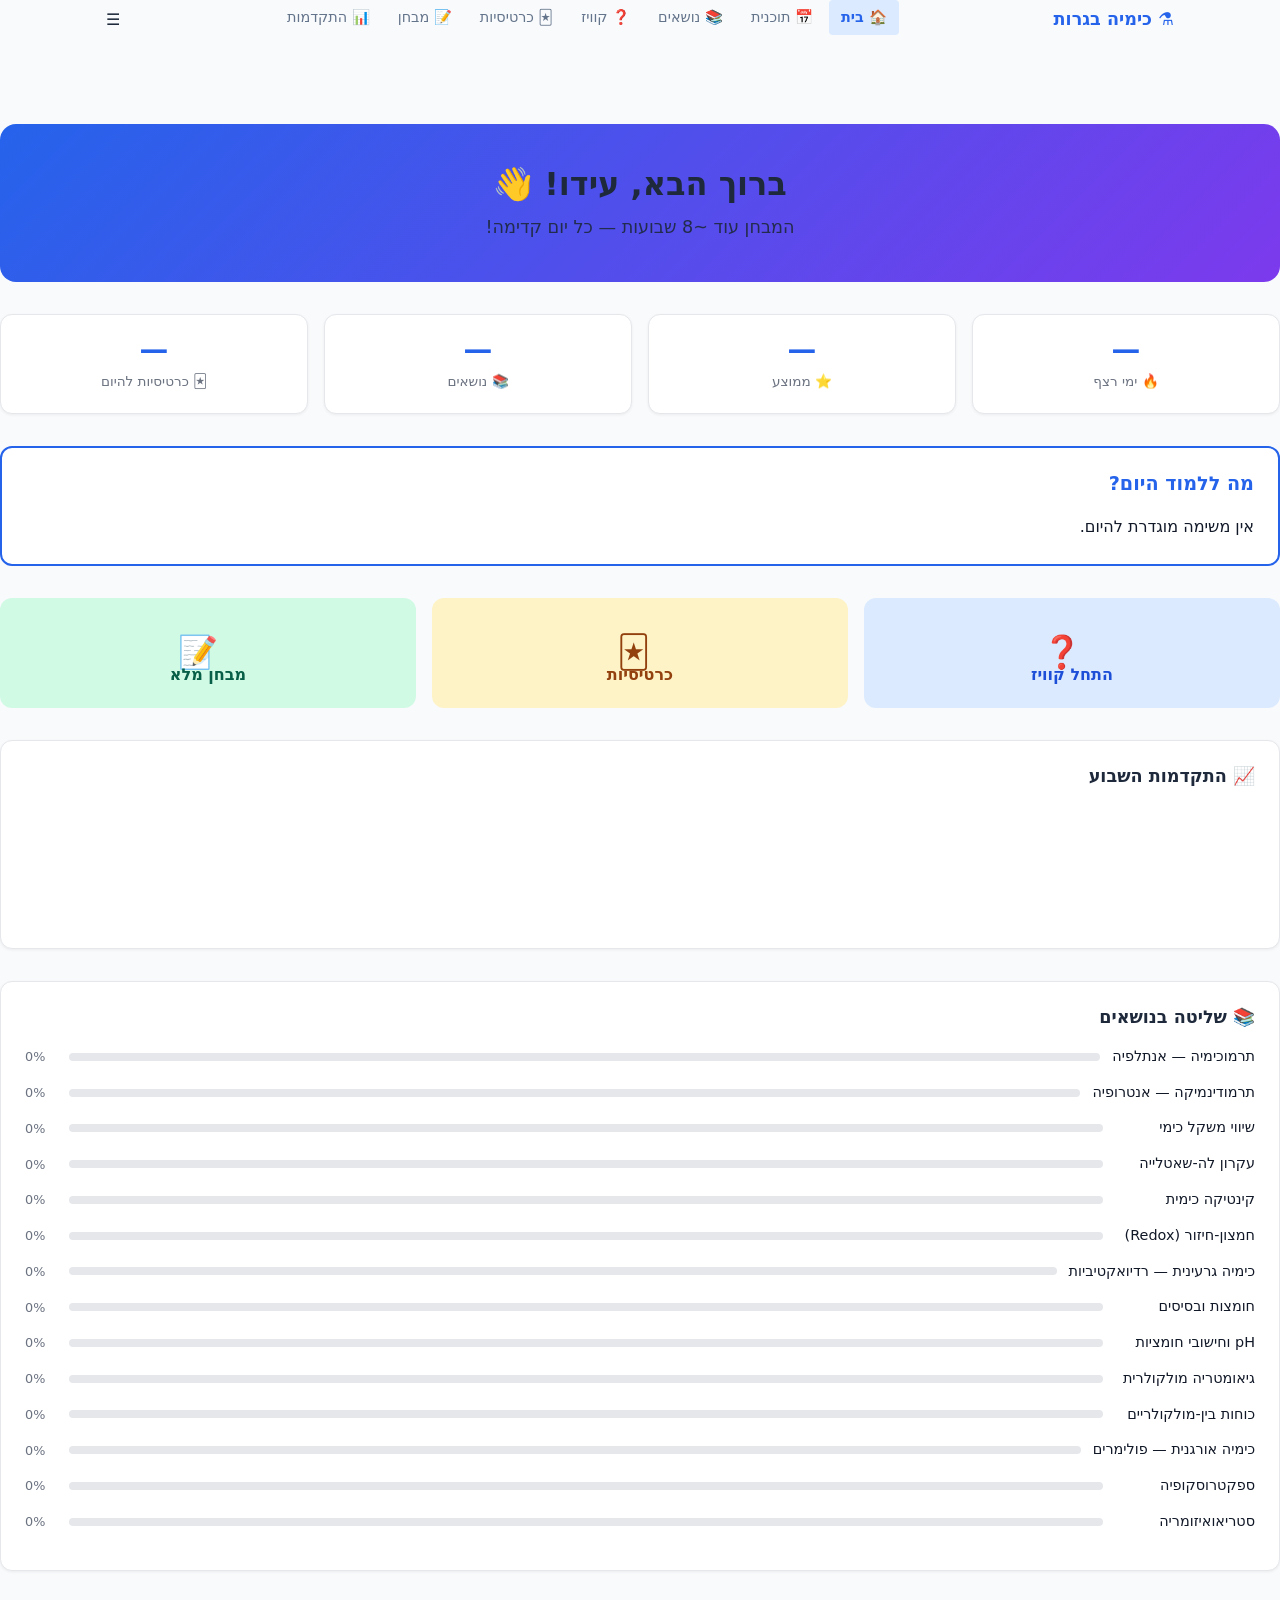
==== index.html @ bcf35164 "Initial build: Hebrew chemistry bagrut study website - 7 Hebrew RTL pages: dashboard, study plan, to" ====
<!DOCTYPE html>
<html lang="he" dir="rtl">
<head>
  <meta charset="UTF-8">
  <meta name="viewport" content="width=device-width, initial-scale=1.0">
  <title>כימיה בגרות — בית</title>
  <link rel="stylesheet" href="css/base.css">
  <link rel="stylesheet" href="css/layout.css">
  <link rel="stylesheet" href="css/components.css">
  <style>
    .hero-banner {
      background: linear-gradient(135deg, var(--color-primary, #2563eb), var(--color-secondary, #7c3aed));
      color: #fff;
      padding: 2.5rem 2rem;
      border-radius: 1rem;
      margin-bottom: 2rem;
      text-align: center;
    }
    .hero-banner h1 {
      font-size: 2rem;
      margin: 0 0 0.5rem;
    }
    .hero-banner p {
      font-size: 1.1rem;
      opacity: 0.9;
      margin: 0;
    }

    .stats-row {
      display: grid;
      grid-template-columns: repeat(4, 1fr);
      gap: 1rem;
      margin-bottom: 2rem;
    }
    @media (max-width: 768px) {
      .stats-row { grid-template-columns: repeat(2, 1fr); }
      .hero-banner h1 { font-size: 1.5rem; }
    }
    @media (max-width: 480px) {
      .stats-row { grid-template-columns: 1fr 1fr; }
    }

    .stat-box {
      background: var(--color-surface, #fff);
      border: 1px solid var(--color-border, #e5e7eb);
      border-radius: 0.75rem;
      padding: 1.25rem 1rem;
      text-align: center;
      box-shadow: 0 1px 3px rgba(0,0,0,0.06);
    }
    .stat-box .stat-value {
      font-size: 1.8rem;
      font-weight: 700;
      color: var(--color-primary, #2563eb);
      display: block;
    }
    .stat-box .stat-label {
      font-size: 0.85rem;
      color: var(--color-text-muted, #6b7280);
      margin-top: 0.25rem;
    }

    .today-card {
      background: var(--color-surface, #fff);
      border: 2px solid var(--color-primary, #2563eb);
      border-radius: 0.75rem;
      padding: 1.5rem;
      margin-bottom: 2rem;
    }
    .today-card h2 {
      margin: 0 0 1rem;
      font-size: 1.2rem;
      color: var(--color-primary, #2563eb);
    }
    #today-task {
      color: var(--color-text, #111827);
      line-height: 1.7;
    }

    .quick-actions {
      display: grid;
      grid-template-columns: repeat(3, 1fr);
      gap: 1rem;
      margin-bottom: 2rem;
    }
    @media (max-width: 600px) {
      .quick-actions { grid-template-columns: 1fr; }
    }

    .quick-btn {
      display: flex;
      flex-direction: column;
      align-items: center;
      justify-content: center;
      gap: 0.5rem;
      padding: 1.25rem;
      border-radius: 0.75rem;
      font-size: 1rem;
      font-weight: 600;
      text-decoration: none;
      border: none;
      cursor: pointer;
      transition: transform 0.15s, box-shadow 0.15s;
    }
    .quick-btn:hover {
      transform: translateY(-2px);
      box-shadow: 0 4px 12px rgba(0,0,0,0.12);
    }
    .quick-btn .btn-icon { font-size: 2rem; }
    .quick-btn.btn-quiz { background: #dbeafe; color: #1d4ed8; }
    .quick-btn.btn-flash { background: #fef3c7; color: #92400e; }
    .quick-btn.btn-sim { background: #d1fae5; color: #065f46; }

    .section-card {
      background: var(--color-surface, #fff);
      border: 1px solid var(--color-border, #e5e7eb);
      border-radius: 0.75rem;
      padding: 1.5rem;
      margin-bottom: 2rem;
      box-shadow: 0 1px 3px rgba(0,0,0,0.06);
    }
    .section-card h2 {
      margin: 0 0 1rem;
      font-size: 1.1rem;
    }

    #progress-chart {
      width: 100%;
      height: 120px;
      overflow: hidden;
    }

    .topic-progress-item {
      display: flex;
      align-items: center;
      gap: 0.75rem;
      margin-bottom: 0.75rem;
    }
    .topic-progress-item .topic-name {
      min-width: 140px;
      font-size: 0.9rem;
      color: var(--color-text, #111827);
    }
    .topic-progress-item .progress-bar-wrap {
      flex: 1;
      background: #e5e7eb;
      border-radius: 999px;
      height: 8px;
      overflow: hidden;
    }
    .topic-progress-item .progress-bar-fill {
      height: 100%;
      background: var(--color-primary, #2563eb);
      border-radius: 999px;
      transition: width 0.4s ease;
    }
    .topic-progress-item .progress-pct {
      font-size: 0.8rem;
      color: var(--color-text-muted, #6b7280);
      min-width: 32px;
      text-align: left;
    }
  </style>
</head>
<body data-page="home">

  <!-- Navigation -->
  <nav class="main-nav">
    <div class="nav-inner">
      <a class="nav-logo" href="index.html">⚗️ כימיה בגרות</a>
      <ul class="nav-links">
        <li><a href="index.html" class="active">🏠 בית</a></li>
        <li><a href="study-plan.html">📅 תוכנית</a></li>
        <li><a href="topics.html">📚 נושאים</a></li>
        <li><a href="quiz.html">❓ קוויז</a></li>
        <li><a href="flashcards.html">🃏 כרטיסיות</a></li>
        <li><a href="simulator.html">📝 מבחן</a></li>
        <li><a href="progress.html">📊 התקדמות</a></li>
      </ul>
      <button class="nav-burger" aria-label="תפריט" onclick="document.querySelector('.nav-links').classList.toggle('open')">☰</button>
    </div>
  </nav>

  <main class="page-container">

    <!-- Hero Banner -->
    <div class="hero-banner">
      <h1>ברוך הבא, עידו! 👋</h1>
      <p>המבחן עוד ~8 שבועות — כל יום קדימה!</p>
    </div>

    <!-- Stats Row -->
    <div class="stats-row">
      <div class="stat-box" id="stat-streak">
        <span class="stat-value">—</span>
        <div class="stat-label">🔥 ימי רצף</div>
      </div>
      <div class="stat-box" id="stat-score">
        <span class="stat-value">—</span>
        <div class="stat-label">⭐ ממוצע</div>
      </div>
      <div class="stat-box" id="stat-topics">
        <span class="stat-value">—</span>
        <div class="stat-label">📚 נושאים</div>
      </div>
      <div class="stat-box" id="stat-cards">
        <span class="stat-value">—</span>
        <div class="stat-label">🃏 כרטיסיות להיום</div>
      </div>
    </div>

    <!-- Today's Task -->
    <div class="today-card">
      <h2>מה ללמוד היום?</h2>
      <div id="today-task">
        <p>טוען תוכנית לימודים...</p>
      </div>
    </div>

    <!-- Quick Actions -->
    <div class="quick-actions">
      <a href="quiz.html" class="quick-btn btn-quiz">
        <span class="btn-icon">❓</span>
        <span>התחל קוויז</span>
      </a>
      <a href="flashcards.html" class="quick-btn btn-flash">
        <span class="btn-icon">🃏</span>
        <span>כרטיסיות</span>
      </a>
      <a href="simulator.html" class="quick-btn btn-sim">
        <span class="btn-icon">📝</span>
        <span>מבחן מלא</span>
      </a>
    </div>

    <!-- Progress Chart -->
    <div class="section-card">
      <h2>📈 התקדמות השבוע</h2>
      <div id="progress-chart">
        <svg id="progress-chart-svg" width="100%" height="120"></svg>
      </div>
    </div>

    <!-- Topic Progress Grid -->
    <div class="section-card">
      <h2>📚 שליטה בנושאים</h2>
      <div id="topic-progress-grid">
        <p style="color: var(--color-text-muted, #6b7280);">טוען נושאים...</p>
      </div>
    </div>

  </main>

  <script src="js/utils.js"></script>
  <script src="js/storage.js"></script>
  <script src="js/progress.js"></script>
  <script src="js/app.js"></script>
  <script>
    // Page init — populate stats and topic grid from storage/data
    (async function initHome() {
      // Stats
      const stats = (typeof Storage !== 'undefined' && Storage.getStats) ? Storage.getStats() : null;
      if (stats) {
        const streakEl = document.querySelector('#stat-streak .stat-value');
        const scoreEl  = document.querySelector('#stat-score .stat-value');
        const topicsEl = document.querySelector('#stat-topics .stat-value');
        const cardsEl  = document.querySelector('#stat-cards .stat-value');
        if (streakEl) streakEl.textContent = (stats.streak ?? 0) + ' 🔥';
        if (scoreEl)  scoreEl.textContent  = (stats.avgScore != null ? stats.avgScore + '%' : '—');
        if (topicsEl) topicsEl.textContent = (stats.topicsCompleted ?? 0) + '/14';
        if (cardsEl)  cardsEl.textContent  = (stats.cardsDueToday ?? 0);
      }

      // Today task from study-plan.json
      try {
        const res = await fetch('data/study-plan.json');
        const plan = await res.json();
        const todayEl = document.getElementById('today-task');
        if (todayEl && plan) {
          const week = plan.weeks ? plan.weeks[0] : null;
          if (week) {
            const day = week.days ? week.days[0] : null;
            if (day) {
              todayEl.innerHTML = `
                <strong>שבוע ${week.week} — ${week.title}</strong><br>
                <span>${day.activity}</span>
                <span style="color:var(--color-text-muted,#6b7280); font-size:0.9rem;"> · ${day.duration}</span>
              `;
            } else {
              todayEl.textContent = week.goal || 'אין משימה מוגדרת להיום.';
            }
          } else {
            todayEl.textContent = 'לא נמצאה תוכנית לימודים.';
          }
        }
      } catch (e) {
        const todayEl = document.getElementById('today-task');
        if (todayEl) todayEl.textContent = 'לא ניתן לטעון את תוכנית הלימודים.';
      }

      // Topic progress grid
      try {
        const res = await fetch('data/topics.json');
        const data = await res.json();
        const topics = Array.isArray(data) ? data : (data.topics || []);
        const grid = document.getElementById('topic-progress-grid');
        if (grid && topics.length) {
          grid.innerHTML = topics.map(t => {
            const pct = (typeof Storage !== 'undefined' && Storage.getTopicProgress)
              ? Storage.getTopicProgress(t.id) : 0;
            return `
              <div class="topic-progress-item">
                <span class="topic-name">${t.title || t.name || 'נושא'}</span>
                <div class="progress-bar-wrap">
                  <div class="progress-bar-fill" style="width:${pct}%"></div>
                </div>
                <span class="progress-pct">${pct}%</span>
              </div>
            `;
          }).join('');
        }
      } catch (e) {
        // leave placeholder
      }

      // Progress chart
      if (typeof Progress !== 'undefined' && Progress.renderLineChart) {
        Progress.renderLineChart('progress-chart-svg');
      }
    })();
  </script>
</body>
</html>
---- css/base.css ----
/* ============================================================
   base.css — Chemistry Bagrut Study Site
   RTL (Hebrew), mobile-first, pure CSS
   ============================================================ */

/* ── Custom Properties ─────────────────────────────────────── */
:root {
  --primary:        #2563eb;
  --primary-dark:   #1d4ed8;
  --primary-light:  #dbeafe;
  --success:        #16a34a;
  --success-light:  #dcfce7;
  --error:          #dc2626;
  --error-light:    #fee2e2;
  --warning:        #d97706;
  --warning-light:  #fef3c7;
  --info:           #0891b2;
  --info-light:     #e0f2fe;

  --bg:             #f8fafc;
  --card-bg:        #ffffff;
  --text:           #1e293b;
  --text-muted:     #64748b;
  --text-light:     #94a3b8;
  --border:         #e2e8f0;
  --border-dark:    #cbd5e1;

  --radius-card:    8px;
  --radius-input:   4px;
  --radius-btn:     6px;
  --radius-pill:    999px;

  --shadow-sm:      0 1px 3px rgba(0, 0, 0, 0.1);
  --shadow-md:      0 4px 12px rgba(0, 0, 0, 0.12);
  --shadow-lg:      0 8px 24px rgba(0, 0, 0, 0.14);

  --font-sans:      'Segoe UI', system-ui, -apple-system, 'Helvetica Neue',
                    Arial, 'Noto Sans Hebrew', 'David Libre', sans-serif;
  --font-mono:      'Courier New', 'Lucida Console', monospace;

  --transition-fast: 0.15s ease;
  --transition-base: 0.25s ease;
  --transition-slow: 0.4s ease;

  --nav-height:     60px;
}

/* ── Box Sizing & Reset ────────────────────────────────────── */
*,
*::before,
*::after {
  box-sizing: border-box;
  margin: 0;
  padding: 0;
}

/* ── HTML / Body ───────────────────────────────────────────── */
html {
  direction: rtl;
  font-size: 16px;
  scroll-behavior: smooth;
  -webkit-text-size-adjust: 100%;
  text-size-adjust: 100%;
}

body {
  font-family: var(--font-sans);
  font-size: 1rem;
  line-height: 1.65;
  color: var(--text);
  background-color: var(--bg);
  min-height: 100vh;
  -webkit-font-smoothing: antialiased;
  -moz-osx-font-smoothing: grayscale;
  overflow-x: hidden;
}

/* ── Scrollbar (optional, subtle) ─────────────────────────── */
::-webkit-scrollbar {
  width: 6px;
  height: 6px;
}
::-webkit-scrollbar-track {
  background: var(--bg);
}
::-webkit-scrollbar-thumb {
  background: var(--border-dark);
  border-radius: var(--radius-pill);
}
::-webkit-scrollbar-thumb:hover {
  background: var(--text-muted);
}

/* ── Typography ────────────────────────────────────────────── */
h1, h2, h3, h4, h5, h6 {
  font-family: var(--font-sans);
  font-weight: 700;
  line-height: 1.3;
  color: var(--text);
  margin-bottom: 0.5em;
}

h1 { font-size: 2rem; }
h2 { font-size: 1.5rem; }
h3 { font-size: 1.25rem; }
h4 { font-size: 1.1rem; }
h5 { font-size: 1rem; }
h6 { font-size: 0.9rem; }

@media (min-width: 768px) {
  h1 { font-size: 2.5rem; }
  h2 { font-size: 1.875rem; }
  h3 { font-size: 1.5rem; }
  h4 { font-size: 1.25rem; }
}

p {
  margin-bottom: 1rem;
  color: var(--text);
}

p:last-child {
  margin-bottom: 0;
}

a {
  color: var(--primary);
  text-decoration: none;
  transition: color var(--transition-fast);
}

a:hover {
  color: var(--primary-dark);
  text-decoration: underline;
}

a:focus-visible {
  outline: 2px solid var(--primary);
  outline-offset: 2px;
  border-radius: 2px;
}

strong, b {
  font-weight: 700;
}

em, i {
  font-style: italic;
}

small {
  font-size: 0.85rem;
  color: var(--text-muted);
}

/* ── Lists ─────────────────────────────────────────────────── */
ul, ol {
  padding-inline-start: 1.5rem;
  margin-bottom: 1rem;
}

li {
  margin-bottom: 0.3rem;
  line-height: 1.6;
}

ul li::marker {
  color: var(--primary);
}

/* ── Chemical Formula ──────────────────────────────────────── */
/* Always LTR for chemical notation */
.formula {
  direction: ltr;
  display: inline-block;
  font-family: var(--font-mono);
  font-size: 0.95em;
  background: #f1f5f9;
  color: #0f172a;
  padding: 2px 6px;
  border-radius: var(--radius-input);
  border: 1px solid var(--border);
  unicode-bidi: plaintext;
  letter-spacing: 0.02em;
}

/* Larger formula display block */
.formula-block {
  direction: ltr;
  display: block;
  font-family: var(--font-mono);
  font-size: 1.05rem;
  background: #f1f5f9;
  color: #0f172a;
  padding: 12px 16px;
  border-radius: var(--radius-card);
  border: 1px solid var(--border);
  margin: 12px 0;
  text-align: center;
  unicode-bidi: plaintext;
  letter-spacing: 0.03em;
}

/* Subscript & superscript in formulas */
.formula sub,
.formula-block sub {
  font-size: 0.7em;
  vertical-align: sub;
}

.formula sup,
.formula-block sup {
  font-size: 0.7em;
  vertical-align: super;
}

/* ── Code / Pre ────────────────────────────────────────────── */
code {
  font-family: var(--font-mono);
  font-size: 0.9em;
  background: #f1f5f9;
  padding: 1px 5px;
  border-radius: 3px;
  border: 1px solid var(--border);
  direction: ltr;
  unicode-bidi: plaintext;
}

pre {
  font-family: var(--font-mono);
  font-size: 0.9rem;
  background: #f1f5f9;
  padding: 16px;
  border-radius: var(--radius-card);
  border: 1px solid var(--border);
  overflow-x: auto;
  direction: ltr;
  unicode-bidi: plaintext;
  margin-bottom: 1rem;
}

/* ── Images & Media ────────────────────────────────────────── */
img, picture, video, canvas, svg {
  display: block;
  max-width: 100%;
  height: auto;
}

/* ── Form Primitives ───────────────────────────────────────── */
input, button, textarea, select {
  font-family: inherit;
  font-size: inherit;
  line-height: inherit;
  color: inherit;
}

button {
  cursor: pointer;
  border: none;
  background: none;
}

input, textarea, select {
  direction: rtl;
  text-align: right;
}

/* ── Tables ────────────────────────────────────────────────── */
table {
  width: 100%;
  border-collapse: collapse;
  margin-bottom: 1rem;
  font-size: 0.95rem;
}

th, td {
  padding: 10px 14px;
  border: 1px solid var(--border);
  text-align: right;
}

th {
  background: var(--primary-light);
  color: var(--primary-dark);
  font-weight: 700;
  font-size: 0.9rem;
  text-transform: uppercase;
  letter-spacing: 0.03em;
}

tr:nth-child(even) {
  background: #f8fafc;
}

tr:hover {
  background: #f1f5f9;
  transition: background var(--transition-fast);
}

/* ── Horizontal Rule ───────────────────────────────────────── */
hr {
  border: none;
  border-top: 1px solid var(--border);
  margin: 24px 0;
}

/* ── Blockquote ────────────────────────────────────────────── */
blockquote {
  border-inline-start: 4px solid var(--primary);
  padding: 12px 16px;
  margin: 16px 0;
  background: var(--primary-light);
  border-radius: 0 var(--radius-card) var(--radius-card) 0;
  color: var(--text);
  font-style: italic;
}

/* ── Selection ─────────────────────────────────────────────── */
::selection {
  background: var(--primary-light);
  color: var(--primary-dark);
}

/* ── Focus Ring ────────────────────────────────────────────── */
:focus-visible {
  outline: 2px solid var(--primary);
  outline-offset: 2px;
}

/* ── Utility: Visually Hidden (a11y) ──────────────────────── */
.sr-only {
  position: absolute;
  width: 1px;
  height: 1px;
  padding: 0;
  margin: -1px;
  overflow: hidden;
  clip: rect(0, 0, 0, 0);
  white-space: nowrap;
  border-width: 0;
}

/* ── Utility: Text helpers ─────────────────────────────────── */
.text-muted   { color: var(--text-muted); }
.text-primary { color: var(--primary); }
.text-success { color: var(--success); }
.text-error   { color: var(--error); }
.text-warning { color: var(--warning); }

.text-sm   { font-size: 0.875rem; }
.text-xs   { font-size: 0.75rem; }
.text-lg   { font-size: 1.125rem; }
.text-xl   { font-size: 1.25rem; }

.font-bold   { font-weight: 700; }
.font-medium { font-weight: 500; }

.text-center { text-align: center; }
.text-right  { text-align: right; }
.text-left   { text-align: left; direction: ltr; }

/* ── Utility: Spacing ──────────────────────────────────────── */
.mt-0  { margin-top: 0; }
.mt-1  { margin-top: 4px; }
.mt-2  { margin-top: 8px; }
.mt-3  { margin-top: 12px; }
.mt-4  { margin-top: 16px; }
.mt-6  { margin-top: 24px; }
.mt-8  { margin-top: 32px; }

.mb-0  { margin-bottom: 0; }
.mb-1  { margin-bottom: 4px; }
.mb-2  { margin-bottom: 8px; }
.mb-3  { margin-bottom: 12px; }
.mb-4  { margin-bottom: 16px; }
.mb-6  { margin-bottom: 24px; }
.mb-8  { margin-bottom: 32px; }

.gap-1  { gap: 4px; }
.gap-2  { gap: 8px; }
.gap-3  { gap: 12px; }
.gap-4  { gap: 16px; }

/* ── Utility: Display ──────────────────────────────────────── */
.d-flex   { display: flex; }
.d-block  { display: block; }
.d-none   { display: none; }
.d-inline { display: inline; }

.flex-row    { flex-direction: row; }
.flex-col    { flex-direction: column; }
.flex-wrap   { flex-wrap: wrap; }
.align-center { align-items: center; }
.justify-center { justify-content: center; }
.justify-between { justify-content: space-between; }

/* ── Utility: Width ────────────────────────────────────────── */
.w-full  { width: 100%; }
.w-auto  { width: auto; }

/* ── Keyframes: Fade In ────────────────────────────────────── */
@keyframes fadeIn {
  from { opacity: 0; transform: translateY(8px); }
  to   { opacity: 1; transform: translateY(0); }
}

.fade-in {
  animation: fadeIn 0.3s ease both;
}

/* ── Keyframes: Pulse ──────────────────────────────────────── */
@keyframes pulse {
  0%, 100% { opacity: 1; }
  50%       { opacity: 0.6; }
}

/* ── Print ─────────────────────────────────────────────────── */
@media print {
  body {
    background: white;
    color: black;
    font-size: 12pt;
  }

  nav, footer, .btn, .no-print {
    display: none !important;
  }

  .card {
    box-shadow: none;
    border: 1px solid #ccc;
  }

  main {
    padding-top: 0 !important;
  }
}
---- css/layout.css ----
/* ============================================================
   layout.css — Chemistry Bagrut Study Site
   Navigation, containers, grids, page sections, footer
   ============================================================ */

/* ── Container ─────────────────────────────────────────────── */
.container {
  max-width: 900px;
  margin: 0 auto;
  padding: 0 16px;
  width: 100%;
}

.container-wide {
  max-width: 1100px;
  margin: 0 auto;
  padding: 0 16px;
  width: 100%;
}

.container-narrow {
  max-width: 680px;
  margin: 0 auto;
  padding: 0 16px;
  width: 100%;
}

/* ── Navigation Bar ────────────────────────────────────────── */
.nav {
  position: fixed;
  top: 0;
  inset-inline-start: 0;
  inset-inline-end: 0;
  z-index: 1000;
  height: var(--nav-height);
  background: var(--card-bg);
  border-bottom: 1px solid var(--border);
  box-shadow: var(--shadow-sm);
}

.nav-inner {
  display: flex;
  align-items: center;
  justify-content: space-between;
  height: 100%;
  max-width: 1100px;
  margin: 0 auto;
  padding: 0 16px;
}

/* Logo — right side in RTL */
.nav-logo {
  display: flex;
  align-items: center;
  gap: 10px;
  font-weight: 700;
  font-size: 1.1rem;
  color: var(--primary);
  text-decoration: none;
  flex-shrink: 0;
}

.nav-logo:hover {
  color: var(--primary-dark);
  text-decoration: none;
}

.nav-logo-icon {
  width: 32px;
  height: 32px;
  background: var(--primary);
  color: white;
  border-radius: 8px;
  display: flex;
  align-items: center;
  justify-content: center;
  font-size: 1rem;
  font-weight: 900;
  flex-shrink: 0;
}

/* Desktop nav links */
.nav-links {
  display: none;
  list-style: none;
  margin: 0;
  padding: 0;
  gap: 4px;
  align-items: center;
}

.nav-links a {
  display: block;
  padding: 6px 12px;
  color: var(--text-muted);
  font-size: 0.9rem;
  font-weight: 500;
  border-radius: var(--radius-input);
  text-decoration: none;
  transition: color var(--transition-fast), background var(--transition-fast);
  white-space: nowrap;
}

.nav-links a:hover {
  color: var(--primary);
  background: var(--primary-light);
  text-decoration: none;
}

.nav-links a.active {
  color: var(--primary);
  background: var(--primary-light);
  font-weight: 700;
}

/* Hamburger button — mobile only */
.nav-hamburger {
  display: flex;
  flex-direction: column;
  justify-content: center;
  align-items: center;
  gap: 5px;
  width: 40px;
  height: 40px;
  background: none;
  border: none;
  cursor: pointer;
  padding: 6px;
  border-radius: var(--radius-input);
  transition: background var(--transition-fast);
  flex-shrink: 0;
}

.nav-hamburger:hover {
  background: var(--primary-light);
}

.nav-hamburger span {
  display: block;
  width: 22px;
  height: 2px;
  background: var(--text);
  border-radius: 2px;
  transition: transform 0.3s ease, opacity 0.3s ease, width 0.3s ease;
  transform-origin: center;
}

/* Hamburger → ✕ animation when menu open */
.nav-hamburger.open span:nth-child(1) {
  transform: translateY(7px) rotate(45deg);
}

.nav-hamburger.open span:nth-child(2) {
  opacity: 0;
  width: 0;
}

.nav-hamburger.open span:nth-child(3) {
  transform: translateY(-7px) rotate(-45deg);
}

/* Mobile drawer menu */
.nav-mobile-menu {
  position: fixed;
  top: var(--nav-height);
  inset-inline-start: 0;
  inset-inline-end: 0;
  z-index: 999;
  background: var(--card-bg);
  border-bottom: 1px solid var(--border);
  box-shadow: var(--shadow-md);
  padding: 12px 16px 20px;
  transform: translateY(-110%);
  transition: transform 0.3s ease, opacity 0.3s ease;
  opacity: 0;
  pointer-events: none;
}

.nav-mobile-menu.open {
  transform: translateY(0);
  opacity: 1;
  pointer-events: auto;
}

.nav-mobile-menu ul {
  list-style: none;
  padding: 0;
  margin: 0;
  display: flex;
  flex-direction: column;
  gap: 2px;
}

.nav-mobile-menu a {
  display: block;
  padding: 12px 16px;
  color: var(--text);
  font-size: 1rem;
  font-weight: 500;
  border-radius: var(--radius-input);
  text-decoration: none;
  transition: background var(--transition-fast), color var(--transition-fast);
  border-bottom: 1px solid var(--border);
}

.nav-mobile-menu a:last-child {
  border-bottom: none;
}

.nav-mobile-menu a:hover,
.nav-mobile-menu a.active {
  background: var(--primary-light);
  color: var(--primary);
  text-decoration: none;
}

/* Overlay for mobile menu */
.nav-overlay {
  position: fixed;
  inset: 0;
  z-index: 998;
  background: rgba(0, 0, 0, 0.35);
  opacity: 0;
  pointer-events: none;
  transition: opacity 0.3s ease;
}

.nav-overlay.open {
  opacity: 1;
  pointer-events: auto;
}

/* ── Desktop breakpoint ────────────────────────────────────── */
@media (min-width: 768px) {
  .nav-links {
    display: flex;
  }

  .nav-hamburger {
    display: none;
  }

  .nav-mobile-menu {
    display: none;
  }
}

/* ── Main Content ──────────────────────────────────────────── */
main {
  padding-top: calc(var(--nav-height) + 24px);
  padding-bottom: 48px;
  min-height: 100vh;
}

/* ── Page Header / Hero ────────────────────────────────────── */
.page-header {
  background: linear-gradient(135deg, var(--primary) 0%, #1e40af 60%, #312e81 100%);
  color: white;
  padding: 40px 0 48px;
  margin-bottom: 32px;
  position: relative;
  overflow: hidden;
}

/* Decorative circles */
.page-header::before,
.page-header::after {
  content: '';
  position: absolute;
  border-radius: 50%;
  opacity: 0.07;
  background: white;
  pointer-events: none;
}

.page-header::before {
  width: 300px;
  height: 300px;
  top: -80px;
  inset-inline-end: -60px;
}

.page-header::after {
  width: 200px;
  height: 200px;
  bottom: -80px;
  inset-inline-start: 40px;
}

.page-header .container {
  position: relative;
  z-index: 1;
}

.page-header h1 {
  color: white;
  font-size: 1.75rem;
  margin-bottom: 8px;
}

.page-header p {
  color: rgba(255, 255, 255, 0.85);
  font-size: 1rem;
  margin-bottom: 0;
}

@media (min-width: 768px) {
  .page-header {
    padding: 56px 0 64px;
  }

  .page-header h1 {
    font-size: 2.25rem;
  }

  .page-header p {
    font-size: 1.1rem;
  }
}

/* Compact page header variant */
.page-header-sm {
  padding: 28px 0 36px;
}

.page-header-sm h1 {
  font-size: 1.5rem;
}

/* ── Section ───────────────────────────────────────────────── */
.section {
  margin-bottom: 40px;
}

.section-header {
  display: flex;
  align-items: center;
  justify-content: space-between;
  margin-bottom: 20px;
  flex-wrap: wrap;
  gap: 12px;
}

.section-title {
  font-size: 1.25rem;
  font-weight: 700;
  color: var(--text);
  margin: 0;
  display: flex;
  align-items: center;
  gap: 8px;
}

.section-title::before {
  content: '';
  display: inline-block;
  width: 4px;
  height: 1.2em;
  background: var(--primary);
  border-radius: 2px;
  flex-shrink: 0;
}

/* ── Responsive Grids ──────────────────────────────────────── */
.grid-2,
.grid-3,
.grid-4 {
  display: grid;
  gap: 16px;
}

.grid-2 {
  grid-template-columns: 1fr;
}

.grid-3 {
  grid-template-columns: 1fr;
}

.grid-4 {
  grid-template-columns: 1fr 1fr;
}

@media (min-width: 540px) {
  .grid-2 {
    grid-template-columns: 1fr 1fr;
  }

  .grid-4 {
    grid-template-columns: 1fr 1fr;
  }
}

@media (min-width: 768px) {
  .grid-2 {
    grid-template-columns: 1fr 1fr;
  }

  .grid-3 {
    grid-template-columns: 1fr 1fr 1fr;
  }

  .grid-4 {
    grid-template-columns: 1fr 1fr 1fr 1fr;
  }
}

/* Auto-fit grid variant */
.grid-auto {
  display: grid;
  grid-template-columns: repeat(auto-fill, minmax(240px, 1fr));
  gap: 16px;
}

/* ── Sidebar Layout (for topics page) ─────────────────────── */
.sidebar-layout {
  display: flex;
  flex-direction: column;
  gap: 24px;
  align-items: flex-start;
}

@media (min-width: 768px) {
  .sidebar-layout {
    flex-direction: row;
    align-items: flex-start;
  }
}

.sidebar {
  width: 100%;
  flex-shrink: 0;
}

@media (min-width: 768px) {
  .sidebar {
    width: 240px;
    position: sticky;
    top: calc(var(--nav-height) + 24px);
  }
}

.sidebar-content {
  flex: 1;
  min-width: 0;
}

/* Sidebar navigation */
.sidebar-nav {
  background: var(--card-bg);
  border: 1px solid var(--border);
  border-radius: var(--radius-card);
  overflow: hidden;
  box-shadow: var(--shadow-sm);
}

.sidebar-nav-title {
  padding: 12px 16px;
  font-size: 0.75rem;
  font-weight: 700;
  text-transform: uppercase;
  letter-spacing: 0.06em;
  color: var(--text-muted);
  background: #f8fafc;
  border-bottom: 1px solid var(--border);
}

.sidebar-nav ul {
  list-style: none;
  padding: 8px;
  margin: 0;
  display: flex;
  flex-direction: column;
  gap: 2px;
}

.sidebar-nav a {
  display: flex;
  align-items: center;
  gap: 8px;
  padding: 9px 12px;
  color: var(--text-muted);
  font-size: 0.9rem;
  border-radius: var(--radius-input);
  text-decoration: none;
  transition: color var(--transition-fast), background var(--transition-fast);
}

.sidebar-nav a:hover {
  color: var(--primary);
  background: var(--primary-light);
  text-decoration: none;
}

.sidebar-nav a.active {
  color: var(--primary);
  background: var(--primary-light);
  font-weight: 700;
}

.sidebar-nav a .nav-icon {
  font-size: 1rem;
  width: 20px;
  text-align: center;
  flex-shrink: 0;
}

/* ── Footer ────────────────────────────────────────────────── */
footer {
  background: var(--text);
  color: rgba(255, 255, 255, 0.7);
  padding: 32px 0;
  font-size: 0.875rem;
  margin-top: auto;
}

.footer-inner {
  display: flex;
  flex-direction: column;
  gap: 16px;
  align-items: center;
  text-align: center;
}

@media (min-width: 768px) {
  .footer-inner {
    flex-direction: row;
    justify-content: space-between;
    text-align: right;
  }
}

.footer-logo {
  color: white;
  font-weight: 700;
  font-size: 1rem;
}

.footer-links {
  display: flex;
  gap: 16px;
  flex-wrap: wrap;
  justify-content: center;
}

.footer-links a {
  color: rgba(255, 255, 255, 0.65);
  text-decoration: none;
  transition: color var(--transition-fast);
}

.footer-links a:hover {
  color: white;
  text-decoration: none;
}

.footer-copy {
  color: rgba(255, 255, 255, 0.45);
  font-size: 0.8rem;
}

/* ── Divider ───────────────────────────────────────────────── */
.divider {
  border: none;
  border-top: 1px solid var(--border);
  margin: 24px 0;
}

/* ── Breadcrumb ────────────────────────────────────────────── */
.breadcrumb {
  display: flex;
  align-items: center;
  gap: 6px;
  font-size: 0.85rem;
  color: var(--text-muted);
  flex-wrap: wrap;
  margin-bottom: 20px;
}

.breadcrumb a {
  color: var(--text-muted);
  text-decoration: none;
  transition: color var(--transition-fast);
}

.breadcrumb a:hover {
  color: var(--primary);
  text-decoration: underline;
}

.breadcrumb-sep {
  color: var(--border-dark);
  user-select: none;
}

/* ── Content Box ───────────────────────────────────────────── */
.content-box {
  background: var(--card-bg);
  border: 1px solid var(--border);
  border-radius: var(--radius-card);
  padding: 24px;
  margin-bottom: 24px;
  box-shadow: var(--shadow-sm);
}

/* ── Empty State ───────────────────────────────────────────── */
.empty-state {
  text-align: center;
  padding: 48px 24px;
  color: var(--text-muted);
}

.empty-state-icon {
  font-size: 3rem;
  margin-bottom: 16px;
  opacity: 0.5;
}

.empty-state h3 {
  color: var(--text-muted);
  font-size: 1.1rem;
  margin-bottom: 8px;
}

.empty-state p {
  font-size: 0.9rem;
  color: var(--text-light);
  margin-bottom: 20px;
}

/* ── Back-to-top (floating) ────────────────────────────────── */
.back-to-top {
  position: fixed;
  bottom: 24px;
  inset-inline-end: 24px;
  z-index: 900;
  width: 44px;
  height: 44px;
  background: var(--primary);
  color: white;
  border: none;
  border-radius: 50%;
  cursor: pointer;
  display: flex;
  align-items: center;
  justify-content: center;
  font-size: 1.25rem;
  box-shadow: var(--shadow-md);
  opacity: 0;
  pointer-events: none;
  transition: opacity var(--transition-base), transform var(--transition-base);
  transform: translateY(12px);
}

.back-to-top.visible {
  opacity: 1;
  pointer-events: auto;
  transform: translateY(0);
}

.back-to-top:hover {
  background: var(--primary-dark);
  transform: translateY(-2px);
}
---- css/components.css ----
/* ============================================================
   components.css — Chemistry Bagrut Study Site
   Cards, buttons, badges, progress, alerts, stats, tags
   ============================================================ */

/* ── Card ──────────────────────────────────────────────────── */
.card {
  background: var(--card-bg);
  border: 1px solid var(--border);
  border-radius: var(--radius-card);
  box-shadow: var(--shadow-sm);
  padding: 20px;
  transition: box-shadow var(--transition-base), transform var(--transition-base);
  position: relative;
  overflow: hidden;
}

.card:hover {
  box-shadow: var(--shadow-md);
  transform: translateY(-2px);
}

.card-flat {
  box-shadow: none;
  border: 1px solid var(--border);
}

.card-flat:hover {
  box-shadow: var(--shadow-sm);
  transform: none;
}

.card-header {
  display: flex;
  align-items: center;
  justify-content: space-between;
  margin-bottom: 16px;
  gap: 12px;
}

.card-title {
  font-size: 1.05rem;
  font-weight: 700;
  color: var(--text);
  margin: 0;
}

.card-body {
  color: var(--text-muted);
  font-size: 0.925rem;
  line-height: 1.6;
}

.card-footer {
  margin-top: 16px;
  padding-top: 16px;
  border-top: 1px solid var(--border);
  display: flex;
  align-items: center;
  justify-content: space-between;
  gap: 8px;
  flex-wrap: wrap;
}

/* ── Buttons ───────────────────────────────────────────────── */
.btn {
  display: inline-flex;
  align-items: center;
  justify-content: center;
  gap: 8px;
  padding: 9px 18px;
  font-family: inherit;
  font-size: 0.9rem;
  font-weight: 600;
  line-height: 1.4;
  border: 2px solid transparent;
  border-radius: var(--radius-btn);
  cursor: pointer;
  text-decoration: none;
  transition:
    background var(--transition-fast),
    border-color var(--transition-fast),
    color var(--transition-fast),
    box-shadow var(--transition-fast),
    transform var(--transition-fast);
  white-space: nowrap;
  user-select: none;
  direction: rtl;
}

.btn:hover {
  text-decoration: none;
  transform: translateY(-1px);
}

.btn:active {
  transform: translateY(0);
}

.btn:focus-visible {
  outline: 2px solid var(--primary);
  outline-offset: 2px;
}

.btn:disabled,
.btn[disabled] {
  opacity: 0.55;
  cursor: not-allowed;
  pointer-events: none;
  transform: none;
}

/* Sizes */
.btn-sm {
  padding: 6px 12px;
  font-size: 0.8rem;
  gap: 5px;
}

.btn-lg {
  padding: 13px 28px;
  font-size: 1rem;
}

.btn-block {
  width: 100%;
}

/* Primary */
.btn-primary {
  background: var(--primary);
  color: white;
  border-color: var(--primary);
}

.btn-primary:hover {
  background: var(--primary-dark);
  border-color: var(--primary-dark);
  box-shadow: 0 4px 12px rgba(37, 99, 235, 0.35);
  color: white;
}

/* Secondary / Outline */
.btn-secondary {
  background: transparent;
  color: var(--primary);
  border-color: var(--primary);
}

.btn-secondary:hover {
  background: var(--primary-light);
  color: var(--primary-dark);
}

/* Success */
.btn-success {
  background: var(--success);
  color: white;
  border-color: var(--success);
}

.btn-success:hover {
  background: #15803d;
  border-color: #15803d;
  box-shadow: 0 4px 12px rgba(22, 163, 74, 0.35);
  color: white;
}

/* Danger */
.btn-danger {
  background: var(--error);
  color: white;
  border-color: var(--error);
}

.btn-danger:hover {
  background: #b91c1c;
  border-color: #b91c1c;
  box-shadow: 0 4px 12px rgba(220, 38, 38, 0.35);
  color: white;
}

/* Warning */
.btn-warning {
  background: var(--warning);
  color: white;
  border-color: var(--warning);
}

.btn-warning:hover {
  background: #b45309;
  border-color: #b45309;
  color: white;
}

/* Ghost / subtle */
.btn-ghost {
  background: transparent;
  color: var(--text-muted);
  border-color: transparent;
}

.btn-ghost:hover {
  background: var(--bg);
  color: var(--text);
  border-color: var(--border);
}

/* Icon-only button */
.btn-icon {
  padding: 8px;
  width: 36px;
  height: 36px;
  font-size: 1rem;
}

.btn-icon.btn-sm {
  width: 28px;
  height: 28px;
  padding: 4px;
  font-size: 0.85rem;
}

/* ── Badge ─────────────────────────────────────────────────── */
.badge {
  display: inline-flex;
  align-items: center;
  gap: 4px;
  padding: 2px 10px;
  font-size: 0.75rem;
  font-weight: 700;
  border-radius: var(--radius-pill);
  white-space: nowrap;
  line-height: 1.5;
  letter-spacing: 0.02em;
}

/* Difficulty badges */
.badge-easy,
.badge[data-difficulty="קל"] {
  background: var(--success-light);
  color: #14532d;
}

.badge-medium,
.badge[data-difficulty="בינוני"] {
  background: var(--warning-light);
  color: #78350f;
}

.badge-hard,
.badge[data-difficulty="קשה"] {
  background: var(--error-light);
  color: #7f1d1d;
}

/* Semantic badges */
.badge-primary {
  background: var(--primary-light);
  color: #1e3a8a;
}

.badge-info {
  background: var(--info-light);
  color: #164e63;
}

.badge-neutral {
  background: #f1f5f9;
  color: var(--text-muted);
  border: 1px solid var(--border);
}

/* ── Tag ───────────────────────────────────────────────────── */
.tag {
  display: inline-flex;
  align-items: center;
  gap: 5px;
  padding: 4px 10px;
  font-size: 0.8rem;
  font-weight: 500;
  background: var(--primary-light);
  color: var(--primary-dark);
  border-radius: var(--radius-pill);
  border: 1px solid rgba(37, 99, 235, 0.2);
  cursor: default;
  transition: background var(--transition-fast);
}

.tag-clickable {
  cursor: pointer;
}

.tag-clickable:hover {
  background: var(--primary);
  color: white;
  border-color: var(--primary);
}

.tag-remove {
  cursor: pointer;
  opacity: 0.6;
  font-size: 0.9em;
  line-height: 1;
  margin-inline-start: 2px;
}

.tag-remove:hover {
  opacity: 1;
}

.tags-list {
  display: flex;
  flex-wrap: wrap;
  gap: 8px;
}

/* ── Progress Bar ──────────────────────────────────────────── */
.progress-wrap {
  width: 100%;
}

.progress-label {
  display: flex;
  justify-content: space-between;
  align-items: center;
  margin-bottom: 6px;
  font-size: 0.85rem;
  color: var(--text-muted);
}

.progress-label strong {
  color: var(--text);
}

.progress-bar {
  width: 100%;
  height: 10px;
  background: var(--border);
  border-radius: var(--radius-pill);
  overflow: hidden;
}

.progress-fill {
  height: 100%;
  background: linear-gradient(90deg, var(--primary), #60a5fa);
  border-radius: var(--radius-pill);
  transition: width 0.8s cubic-bezier(0.4, 0, 0.2, 1);
  position: relative;
}

/* Animated shimmer on fill */
.progress-fill::after {
  content: '';
  position: absolute;
  inset: 0;
  background: linear-gradient(
    90deg,
    transparent 0%,
    rgba(255, 255, 255, 0.3) 50%,
    transparent 100%
  );
  animation: shimmer 2s infinite;
}

@keyframes shimmer {
  from { transform: translateX(-100%); }
  to   { transform: translateX(100%); }
}

/* Progress variants */
.progress-fill.success { background: linear-gradient(90deg, var(--success), #4ade80); }
.progress-fill.warning { background: linear-gradient(90deg, var(--warning), #fbbf24); }
.progress-fill.error   { background: linear-gradient(90deg, var(--error), #f87171); }

.progress-bar.thin { height: 6px; }
.progress-bar.thick { height: 14px; }

/* ── Stat Box ──────────────────────────────────────────────── */
.stat-box {
  background: var(--card-bg);
  border: 1px solid var(--border);
  border-radius: var(--radius-card);
  padding: 20px;
  text-align: center;
  box-shadow: var(--shadow-sm);
  transition: box-shadow var(--transition-base), transform var(--transition-base);
}

.stat-box:hover {
  box-shadow: var(--shadow-md);
  transform: translateY(-2px);
}

.stat-value {
  font-size: 2.25rem;
  font-weight: 800;
  color: var(--primary);
  line-height: 1;
  margin-bottom: 6px;
  font-variant-numeric: tabular-nums;
}

.stat-label {
  font-size: 0.85rem;
  color: var(--text-muted);
  font-weight: 500;
}

.stat-sub {
  font-size: 0.75rem;
  color: var(--text-light);
  margin-top: 4px;
}

/* Colored stat boxes */
.stat-box.primary   { border-top: 3px solid var(--primary); }
.stat-box.success   { border-top: 3px solid var(--success); }
.stat-box.warning   { border-top: 3px solid var(--warning); }
.stat-box.error     { border-top: 3px solid var(--error); }

.stat-box.success .stat-value { color: var(--success); }
.stat-box.warning .stat-value { color: var(--warning); }
.stat-box.error   .stat-value { color: var(--error); }

/* ── Streak Counter ────────────────────────────────────────── */
.streak-counter {
  display: inline-flex;
  align-items: center;
  gap: 10px;
  background: linear-gradient(135deg, #fef3c7, #fde68a);
  border: 2px solid #f59e0b;
  border-radius: var(--radius-card);
  padding: 12px 20px;
  box-shadow: var(--shadow-sm);
}

.streak-icon {
  font-size: 1.75rem;
  animation: flicker 1.5s ease-in-out infinite alternate;
}

@keyframes flicker {
  from { transform: scale(1) rotate(-5deg); }
  to   { transform: scale(1.1) rotate(5deg); }
}

.streak-count {
  font-size: 2rem;
  font-weight: 900;
  color: #92400e;
  line-height: 1;
  font-variant-numeric: tabular-nums;
}

.streak-text {
  display: flex;
  flex-direction: column;
}

.streak-label {
  font-size: 0.75rem;
  font-weight: 700;
  color: #78350f;
  text-transform: uppercase;
  letter-spacing: 0.05em;
}

.streak-sub {
  font-size: 0.7rem;
  color: #92400e;
  opacity: 0.8;
}

/* ── Week Card (Study Plan) ────────────────────────────────── */
.week-card {
  background: var(--card-bg);
  border: 1px solid var(--border);
  border-radius: var(--radius-card);
  overflow: hidden;
  box-shadow: var(--shadow-sm);
  transition: box-shadow var(--transition-base), transform var(--transition-base);
}

.week-card:hover {
  box-shadow: var(--shadow-md);
  transform: translateY(-2px);
}

.week-card-header {
  background: var(--primary);
  color: white;
  padding: 14px 18px;
  display: flex;
  align-items: center;
  justify-content: space-between;
}

.week-card-header h3 {
  color: white;
  font-size: 0.95rem;
  margin: 0;
}

.week-card-num {
  background: rgba(255, 255, 255, 0.2);
  color: white;
  font-size: 0.75rem;
  font-weight: 700;
  padding: 2px 8px;
  border-radius: var(--radius-pill);
}

.week-card-body {
  padding: 16px 18px;
}

.week-card-topics {
  list-style: none;
  padding: 0;
  margin: 0 0 14px;
  display: flex;
  flex-direction: column;
  gap: 6px;
}

.week-card-topics li {
  display: flex;
  align-items: center;
  gap: 8px;
  font-size: 0.875rem;
  color: var(--text);
  margin: 0;
}

.week-card-topics li::before {
  content: '';
  width: 6px;
  height: 6px;
  border-radius: 50%;
  background: var(--primary);
  flex-shrink: 0;
}

.week-card-topics li.done {
  color: var(--text-muted);
  text-decoration: line-through;
}

.week-card-topics li.done::before {
  background: var(--success);
}

.week-card-footer {
  padding: 12px 18px;
  border-top: 1px solid var(--border);
  background: #f8fafc;
  display: flex;
  align-items: center;
  justify-content: space-between;
}

/* Completed week */
.week-card.completed .week-card-header {
  background: var(--success);
}

/* Current week */
.week-card.current .week-card-header {
  background: linear-gradient(135deg, var(--primary), var(--primary-dark));
}

.week-card.current {
  border-color: var(--primary);
  box-shadow: 0 0 0 2px rgba(37, 99, 235, 0.2), var(--shadow-md);
}

/* ── Topic Card ────────────────────────────────────────────── */
.topic-card {
  background: var(--card-bg);
  border: 1px solid var(--border);
  border-radius: var(--radius-card);
  padding: 20px;
  box-shadow: var(--shadow-sm);
  cursor: pointer;
  text-decoration: none;
  display: flex;
  flex-direction: column;
  gap: 12px;
  transition: box-shadow var(--transition-base), transform var(--transition-base), border-color var(--transition-base);
  color: var(--text);
}

.topic-card:hover {
  box-shadow: var(--shadow-md);
  transform: translateY(-3px);
  border-color: var(--primary);
  text-decoration: none;
  color: var(--text);
}

.topic-card-icon {
  width: 48px;
  height: 48px;
  background: var(--primary-light);
  color: var(--primary);
  border-radius: 12px;
  display: flex;
  align-items: center;
  justify-content: center;
  font-size: 1.5rem;
  flex-shrink: 0;
}

.topic-card-icon.success  { background: var(--success-light); color: var(--success); }
.topic-card-icon.warning  { background: var(--warning-light); color: var(--warning); }
.topic-card-icon.error    { background: var(--error-light); color: var(--error); }
.topic-card-icon.info     { background: var(--info-light); color: var(--info); }

.topic-card-title {
  font-size: 1rem;
  font-weight: 700;
  color: var(--text);
  margin: 0;
}

.topic-card-desc {
  font-size: 0.85rem;
  color: var(--text-muted);
  line-height: 1.5;
  margin: 0;
}

.topic-card-meta {
  display: flex;
  align-items: center;
  justify-content: space-between;
  gap: 8px;
  margin-top: auto;
  flex-wrap: wrap;
}

/* ── Alert ─────────────────────────────────────────────────── */
.alert {
  display: flex;
  align-items: flex-start;
  gap: 12px;
  padding: 14px 16px;
  border-radius: var(--radius-card);
  border: 1px solid transparent;
  font-size: 0.9rem;
  line-height: 1.55;
  margin-bottom: 16px;
  animation: fadeIn 0.25s ease both;
}

.alert-icon {
  font-size: 1.1rem;
  flex-shrink: 0;
  margin-top: 1px;
}

.alert-body {
  flex: 1;
}

.alert-title {
  font-weight: 700;
  margin-bottom: 2px;
}

.alert-close {
  background: none;
  border: none;
  cursor: pointer;
  font-size: 1rem;
  opacity: 0.5;
  padding: 0;
  line-height: 1;
  transition: opacity var(--transition-fast);
  flex-shrink: 0;
}

.alert-close:hover { opacity: 1; }

/* Variants */
.alert-success {
  background: var(--success-light);
  border-color: rgba(22, 163, 74, 0.3);
  color: #14532d;
}

.alert-error {
  background: var(--error-light);
  border-color: rgba(220, 38, 38, 0.3);
  color: #7f1d1d;
}

.alert-warning {
  background: var(--warning-light);
  border-color: rgba(217, 119, 6, 0.3);
  color: #78350f;
}

.alert-info {
  background: var(--info-light);
  border-color: rgba(8, 145, 178, 0.3);
  color: #164e63;
}

/* ── Loading Spinner ───────────────────────────────────────── */
.spinner {
  display: inline-block;
  width: 24px;
  height: 24px;
  border: 3px solid var(--border);
  border-top-color: var(--primary);
  border-radius: 50%;
  animation: spin 0.75s linear infinite;
  flex-shrink: 0;
}

.spinner-sm {
  width: 16px;
  height: 16px;
  border-width: 2px;
}

.spinner-lg {
  width: 40px;
  height: 40px;
  border-width: 4px;
}

@keyframes spin {
  to { transform: rotate(360deg); }
}

/* Full-screen loading overlay */
.loading-overlay {
  position: fixed;
  inset: 0;
  z-index: 9999;
  background: rgba(255, 255, 255, 0.85);
  display: flex;
  flex-direction: column;
  align-items: center;
  justify-content: center;
  gap: 16px;
  font-size: 0.9rem;
  color: var(--text-muted);
}

/* Inline loading state */
.loading-block {
  display: flex;
  align-items: center;
  justify-content: center;
  gap: 12px;
  padding: 32px;
  color: var(--text-muted);
  font-size: 0.9rem;
}

/* Skeleton loader */
.skeleton {
  background: linear-gradient(90deg, #e2e8f0 25%, #f1f5f9 50%, #e2e8f0 75%);
  background-size: 200% 100%;
  animation: skeleton-wave 1.5s infinite;
  border-radius: var(--radius-input);
}

@keyframes skeleton-wave {
  from { background-position: 200% 0; }
  to   { background-position: -200% 0; }
}

.skeleton-text {
  height: 1em;
  margin-bottom: 0.5rem;
  border-radius: 4px;
}

.skeleton-text.short { width: 60%; }
.skeleton-text.medium { width: 80%; }

.skeleton-block {
  height: 120px;
  border-radius: var(--radius-card);
}

/* ── Tooltip ───────────────────────────────────────────────── */
[data-tooltip] {
  position: relative;
  cursor: help;
}

[data-tooltip]::after {
  content: attr(data-tooltip);
  position: absolute;
  bottom: calc(100% + 8px);
  inset-inline-start: 50%;
  transform: translateX(50%);
  background: var(--text);
  color: white;
  font-size: 0.78rem;
  padding: 5px 10px;
  border-radius: var(--radius-input);
  white-space: nowrap;
  pointer-events: none;
  opacity: 0;
  transition: opacity var(--transition-fast);
  z-index: 100;
  direction: rtl;
}

[data-tooltip]:hover::after {
  opacity: 1;
}

/* ── Accordion ─────────────────────────────────────────────── */
.accordion {
  border: 1px solid var(--border);
  border-radius: var(--radius-card);
  overflow: hidden;
  background: var(--card-bg);
  box-shadow: var(--shadow-sm);
}

.accordion-item {
  border-bottom: 1px solid var(--border);
}

.accordion-item:last-child {
  border-bottom: none;
}

.accordion-trigger {
  width: 100%;
  padding: 14px 18px;
  background: none;
  border: none;
  cursor: pointer;
  display: flex;
  align-items: center;
  justify-content: space-between;
  gap: 12px;
  font-family: inherit;
  font-size: 0.95rem;
  font-weight: 600;
  color: var(--text);
  text-align: right;
  transition: background var(--transition-fast);
}

.accordion-trigger:hover {
  background: #f8fafc;
}

.accordion-trigger[aria-expanded="true"] {
  background: var(--primary-light);
  color: var(--primary-dark);
}

.accordion-chevron {
  font-size: 0.8rem;
  transition: transform var(--transition-base);
  flex-shrink: 0;
  color: var(--text-muted);
}

.accordion-trigger[aria-expanded="true"] .accordion-chevron {
  transform: rotate(180deg);
}

.accordion-content {
  overflow: hidden;
  max-height: 0;
  transition: max-height 0.35s ease, padding 0.35s ease;
  padding: 0 18px;
}

.accordion-content.open {
  max-height: 600px;
  padding: 16px 18px;
}

/* ── Modal ─────────────────────────────────────────────────── */
.modal-backdrop {
  position: fixed;
  inset: 0;
  z-index: 2000;
  background: rgba(0, 0, 0, 0.5);
  display: flex;
  align-items: center;
  justify-content: center;
  padding: 16px;
  opacity: 0;
  pointer-events: none;
  transition: opacity var(--transition-base);
}

.modal-backdrop.open {
  opacity: 1;
  pointer-events: auto;
}

.modal {
  background: var(--card-bg);
  border-radius: var(--radius-card);
  box-shadow: var(--shadow-lg);
  width: 100%;
  max-width: 520px;
  max-height: 90vh;
  overflow-y: auto;
  transform: translateY(16px) scale(0.97);
  transition: transform var(--transition-base);
}

.modal-backdrop.open .modal {
  transform: translateY(0) scale(1);
}

.modal-header {
  padding: 18px 20px;
  border-bottom: 1px solid var(--border);
  display: flex;
  align-items: center;
  justify-content: space-between;
  gap: 12px;
}

.modal-title {
  font-size: 1.1rem;
  font-weight: 700;
  color: var(--text);
  margin: 0;
}

.modal-body {
  padding: 20px;
}

.modal-footer {
  padding: 16px 20px;
  border-top: 1px solid var(--border);
  display: flex;
  justify-content: flex-end;
  gap: 10px;
  flex-wrap: wrap;
}

/* ── Divider with text ─────────────────────────────────────── */
.divider-text {
  display: flex;
  align-items: center;
  gap: 12px;
  color: var(--text-muted);
  font-size: 0.85rem;
  margin: 20px 0;
}

.divider-text::before,
.divider-text::after {
  content: '';
  flex: 1;
  height: 1px;
  background: var(--border);
}

/* ── Input & Form Fields ───────────────────────────────────── */
.form-group {
  margin-bottom: 16px;
}

.form-label {
  display: block;
  font-size: 0.875rem;
  font-weight: 600;
  color: var(--text);
  margin-bottom: 6px;
}

.form-control {
  width: 100%;
  padding: 9px 12px;
  font-family: inherit;
  font-size: 0.95rem;
  color: var(--text);
  background: var(--card-bg);
  border: 1px solid var(--border-dark);
  border-radius: var(--radius-input);
  outline: none;
  transition: border-color var(--transition-fast), box-shadow var(--transition-fast);
  direction: rtl;
  text-align: right;
}

.form-control:focus {
  border-color: var(--primary);
  box-shadow: 0 0 0 3px rgba(37, 99, 235, 0.15);
}

.form-control.error {
  border-color: var(--error);
}

.form-control.error:focus {
  box-shadow: 0 0 0 3px rgba(220, 38, 38, 0.15);
}

.form-hint {
  margin-top: 5px;
  font-size: 0.8rem;
  color: var(--text-muted);
}

.form-error {
  margin-top: 5px;
  font-size: 0.8rem;
  color: var(--error);
}
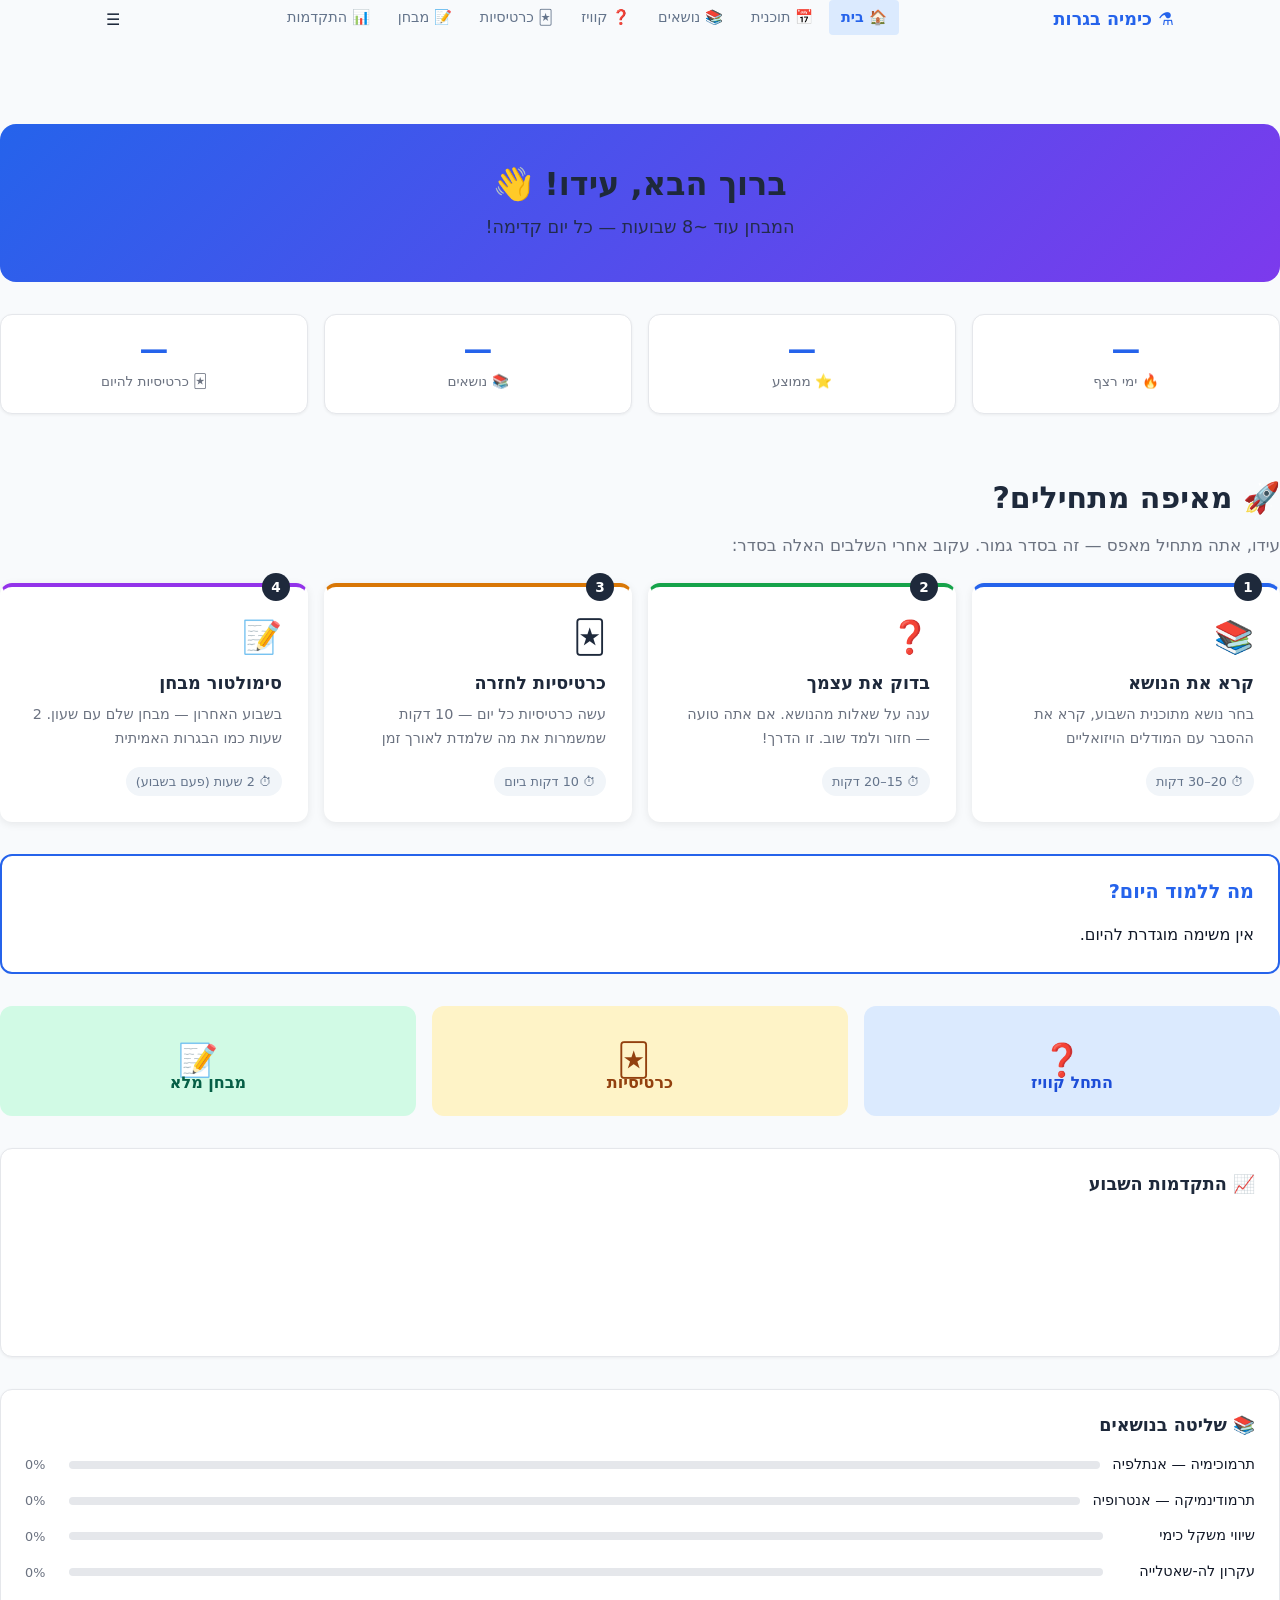
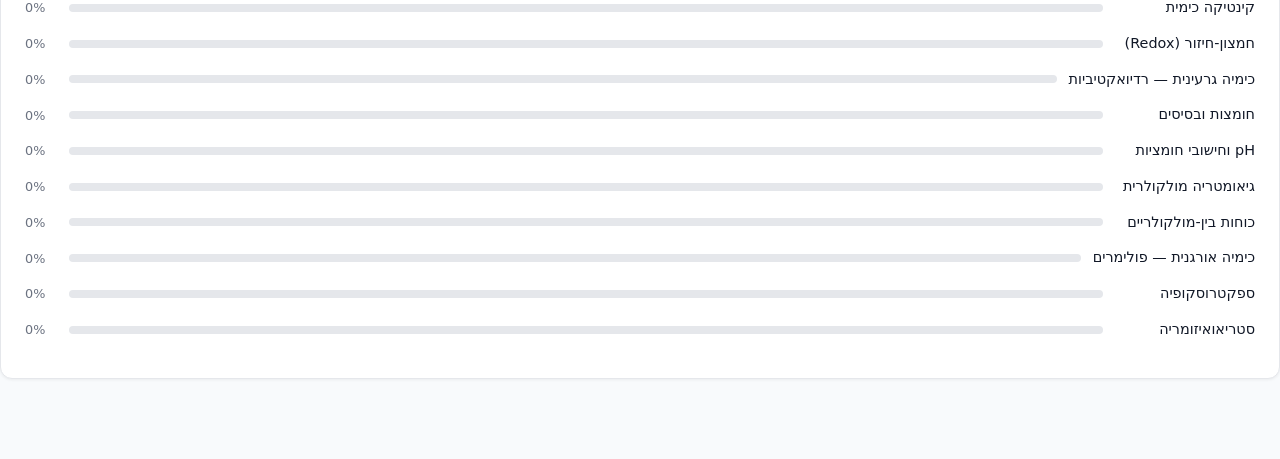
==== commit b413a1d8: "Fix all JS-HTML mismatches + add visuals and onboarding Bug fixes: - quiz.html: start() → startWithF" ====
--- a/index.html
+++ b/index.html
@@ -160,6 +160,19 @@
       min-width: 32px;
       text-align: left;
     }
+
+    /* Onboarding steps */
+    .onboarding-steps { padding: 2rem 0; }
+    .onboarding-subtitle { color: var(--color-text-muted, #6b7280); margin-bottom: 1.5rem; font-size: 1.05rem; }
+    .steps-grid { display: grid; grid-template-columns: repeat(auto-fit, minmax(220px, 1fr)); gap: 1rem; }
+    .step-card { background: #fff; border-radius: 12px; padding: 1.5rem; text-decoration: none; color: inherit; display: flex; flex-direction: column; gap: 0.5rem; box-shadow: 0 2px 8px rgba(0,0,0,0.08); border: 2px solid transparent; transition: all 0.2s; position: relative; }
+    .step-card:hover { transform: translateY(-3px); box-shadow: 0 6px 20px rgba(0,0,0,0.12); }
+    .step-1 { border-top: 4px solid #2563eb; } .step-2 { border-top: 4px solid #16a34a; } .step-3 { border-top: 4px solid #d97706; } .step-4 { border-top: 4px solid #9333ea; }
+    .step-number { position: absolute; top: -14px; right: 1rem; background: #1e293b; color: white; width: 28px; height: 28px; border-radius: 50%; display: flex; align-items: center; justify-content: center; font-weight: 700; font-size: 0.85rem; }
+    .step-icon { font-size: 2rem; }
+    .step-card h3 { font-size: 1.1rem; font-weight: 700; margin: 0; }
+    .step-card p { font-size: 0.9rem; color: var(--color-text-muted, #6b7280); margin: 0; flex: 1; }
+    .step-time { font-size: 0.8rem; color: #64748b; background: #f1f5f9; padding: 4px 10px; border-radius: 20px; align-self: flex-start; margin-top: 0.5rem; }
   </style>
 </head>
 <body data-page="home">
@@ -208,6 +221,42 @@
         <div class="stat-label">🃏 כרטיסיות להיום</div>
       </div>
     </div>
+
+    <!-- Onboarding Steps -->
+    <section class="onboarding-steps">
+      <h2>🚀 מאיפה מתחילים?</h2>
+      <p class="onboarding-subtitle">עידו, אתה מתחיל מאפס — זה בסדר גמור. עקוב אחרי השלבים האלה בסדר:</p>
+      <div class="steps-grid">
+        <a href="topics.html" class="step-card step-1">
+          <div class="step-number">1</div>
+          <div class="step-icon">📚</div>
+          <h3>קרא את הנושא</h3>
+          <p>בחר נושא מתוכנית השבוע, קרא את ההסבר עם המודלים הויזואליים</p>
+          <span class="step-time">⏱ 20–30 דקות</span>
+        </a>
+        <a href="quiz.html" class="step-card step-2">
+          <div class="step-number">2</div>
+          <div class="step-icon">❓</div>
+          <h3>בדוק את עצמך</h3>
+          <p>ענה על שאלות מהנושא. אם אתה טועה — חזור ולמד שוב. זו הדרך!</p>
+          <span class="step-time">⏱ 15–20 דקות</span>
+        </a>
+        <a href="flashcards.html" class="step-card step-3">
+          <div class="step-number">3</div>
+          <div class="step-icon">🃏</div>
+          <h3>כרטיסיות לחזרה</h3>
+          <p>עשה כרטיסיות כל יום — 10 דקות שמשמרות את מה שלמדת לאורך זמן</p>
+          <span class="step-time">⏱ 10 דקות ביום</span>
+        </a>
+        <a href="simulator.html" class="step-card step-4">
+          <div class="step-number">4</div>
+          <div class="step-icon">📝</div>
+          <h3>סימולטור מבחן</h3>
+          <p>בשבוע האחרון — מבחן שלם עם שעון. 2 שעות כמו הבגרות האמיתית</p>
+          <span class="step-time">⏱ 2 שעות (פעם בשבוע)</span>
+        </a>
+      </div>
+    </section>
 
     <!-- Today's Task -->
     <div class="today-card">
@@ -325,7 +374,9 @@
 
       // Progress chart
       if (typeof Progress !== 'undefined' && Progress.renderLineChart) {
-        Progress.renderLineChart('progress-chart-svg');
+        const quizHistory = (typeof Storage !== 'undefined' && Storage.getQuizHistory) ? Storage.getQuizHistory() : [];
+        const chartData = quizHistory.map(h => ({ date: h.date, score: h.score, label: h.topicId }));
+        Progress.renderLineChart('progress-chart-svg', chartData);
       }
     })();
   </script>
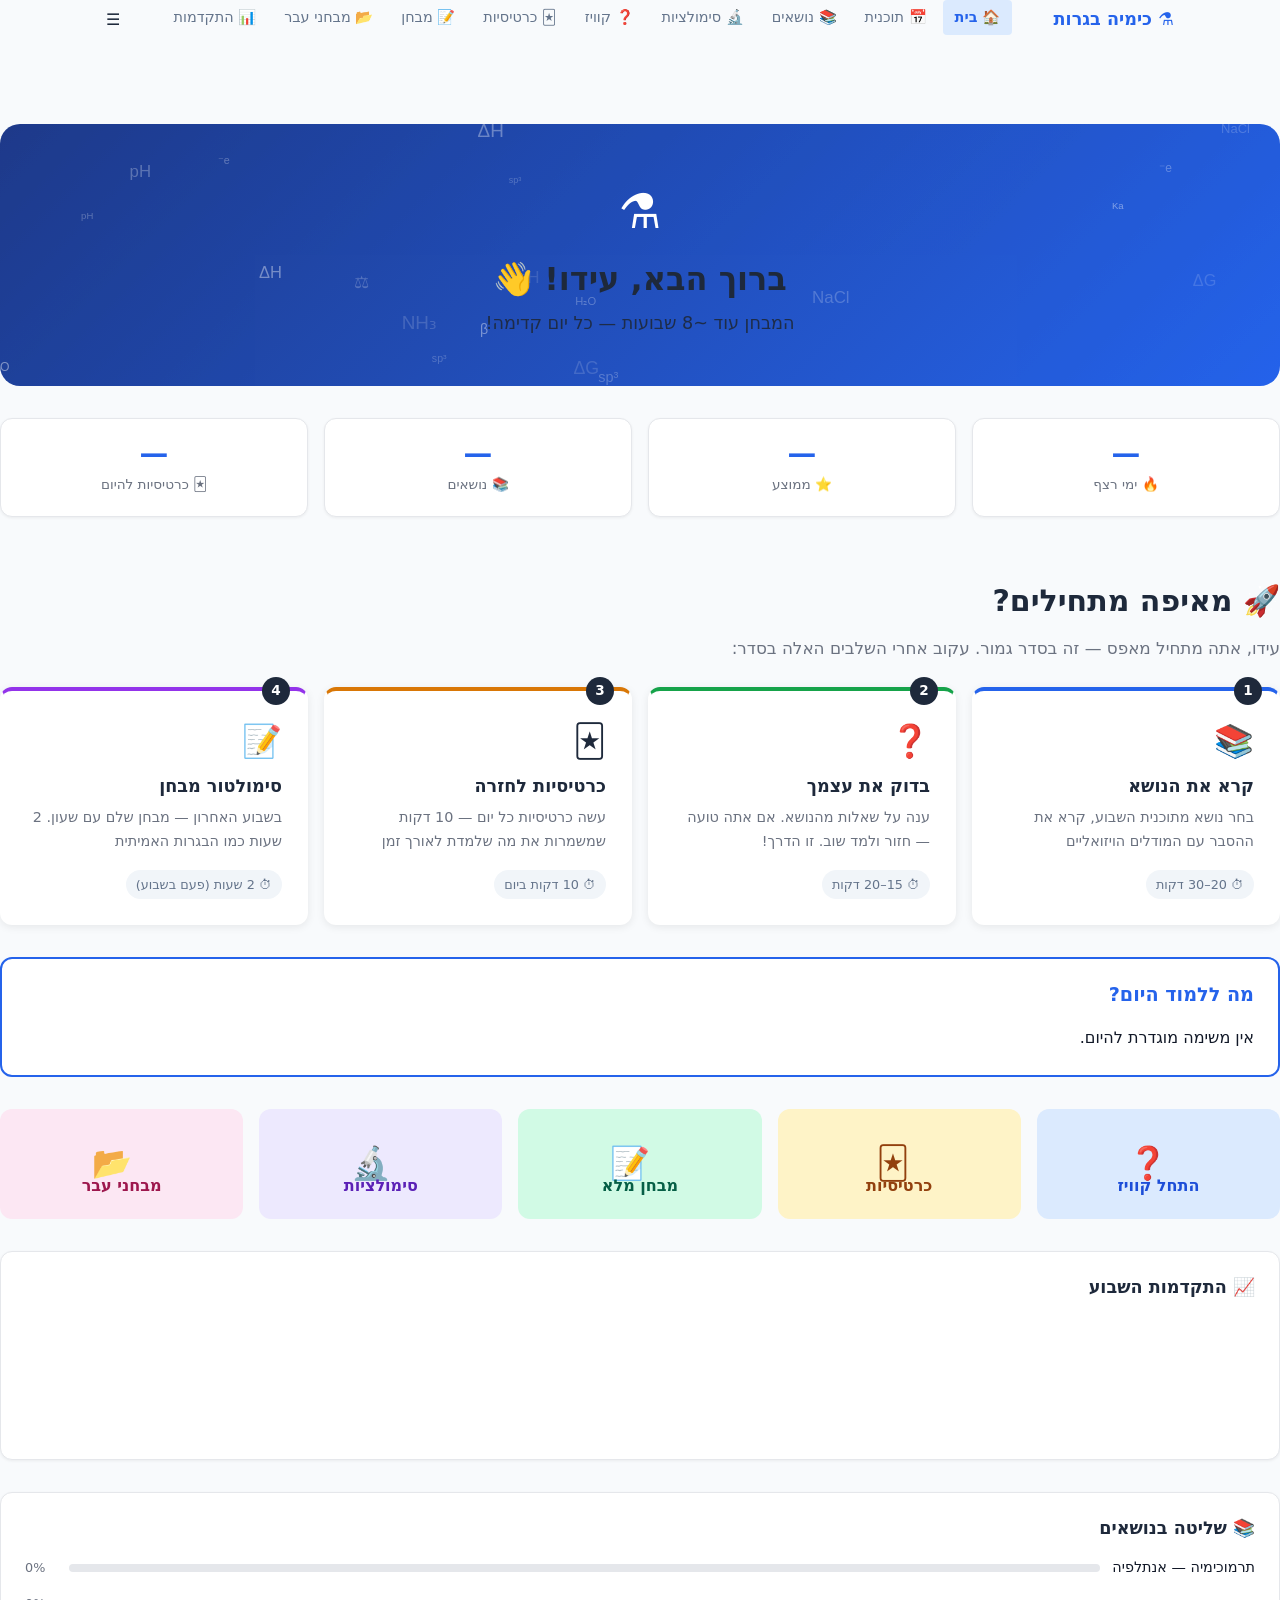
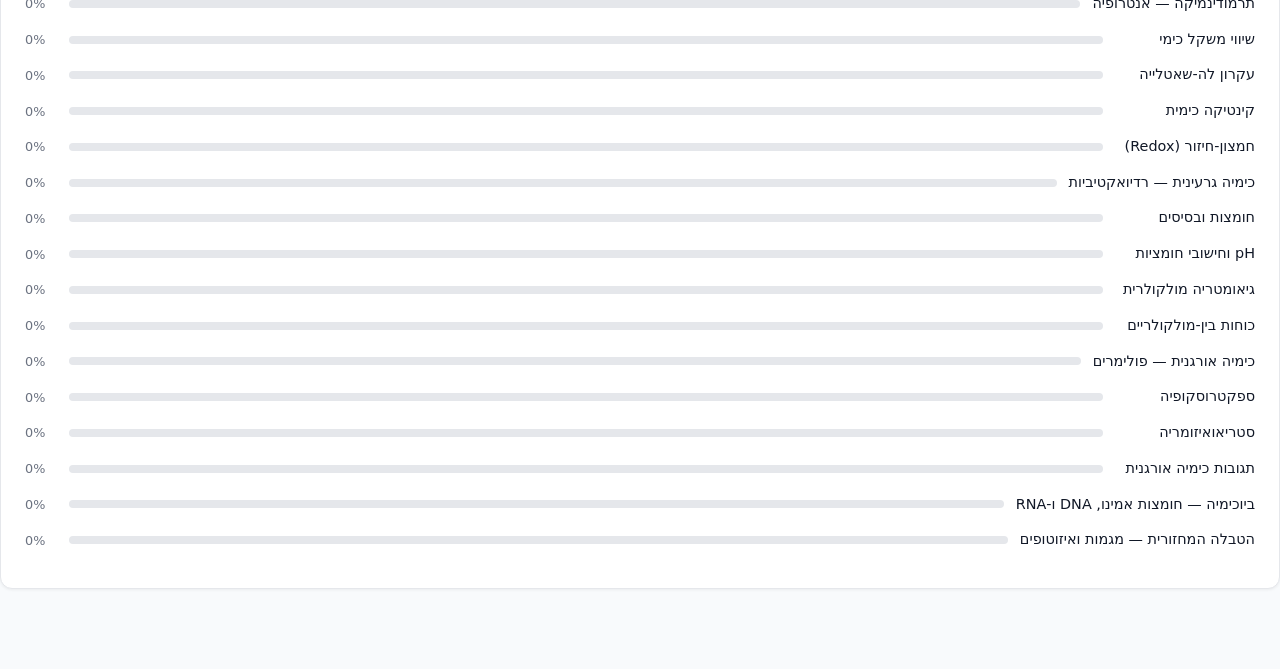
==== commit 8863552f: "feat: add real Bagrut exams, interactive simulations & animations - 📂 past-exams.html: PDF viewer fo" ====
--- a/index.html
+++ b/index.html
@@ -7,12 +7,17 @@
   <link rel="stylesheet" href="css/base.css">
   <link rel="stylesheet" href="css/layout.css">
   <link rel="stylesheet" href="css/components.css">
+  <link rel="stylesheet" href="css/animations.css">
   <style>
     .hero-banner {
-      background: linear-gradient(135deg, var(--color-primary, #2563eb), var(--color-secondary, #7c3aed));
+      background: linear-gradient(135deg, #1e3a8a, #2563eb, #7c3aed, #4f46e5);
+      background-size: 300% 300%;
+      animation: gradientShift 8s ease infinite;
       color: #fff;
-      padding: 2.5rem 2rem;
-      border-radius: 1rem;
+      padding: 3rem 2rem;
+      border-radius: 1.25rem;
+      position: relative;
+      overflow: hidden;
       margin-bottom: 2rem;
       text-align: center;
     }
@@ -185,9 +190,11 @@
         <li><a href="index.html" class="active">🏠 בית</a></li>
         <li><a href="study-plan.html">📅 תוכנית</a></li>
         <li><a href="topics.html">📚 נושאים</a></li>
+        <li><a href="simulations.html">🔬 סימולציות</a></li>
         <li><a href="quiz.html">❓ קוויז</a></li>
         <li><a href="flashcards.html">🃏 כרטיסיות</a></li>
         <li><a href="simulator.html">📝 מבחן</a></li>
+        <li><a href="past-exams.html">📂 מבחני עבר</a></li>
         <li><a href="progress.html">📊 התקדמות</a></li>
       </ul>
       <button class="nav-burger" aria-label="תפריט" onclick="document.querySelector('.nav-links').classList.toggle('open')">☰</button>
@@ -198,8 +205,12 @@
 
     <!-- Hero Banner -->
     <div class="hero-banner">
-      <h1>ברוך הבא, עידו! 👋</h1>
-      <p>המבחן עוד ~8 שבועות — כל יום קדימה!</p>
+      <canvas id="hero-particles" style="position:absolute;inset:0;width:100%;height:100%;pointer-events:none;opacity:0.6;"></canvas>
+      <div style="position:relative;z-index:1;" class="anim-fade-up">
+        <div style="font-size:3rem; margin-bottom:0.5rem; animation: bounce 2s ease-in-out infinite;">⚗️</div>
+        <h1>ברוך הבא, עידו! 👋</h1>
+        <p>המבחן עוד ~8 שבועות — כל יום קדימה!</p>
+      </div>
     </div>
 
     <!-- Stats Row -->
@@ -267,18 +278,26 @@
     </div>
 
     <!-- Quick Actions -->
-    <div class="quick-actions">
-      <a href="quiz.html" class="quick-btn btn-quiz">
+    <div class="quick-actions" style="grid-template-columns: repeat(auto-fit, minmax(140px, 1fr));">
+      <a href="quiz.html" class="quick-btn btn-quiz card-hover-subtle">
         <span class="btn-icon">❓</span>
         <span>התחל קוויז</span>
       </a>
-      <a href="flashcards.html" class="quick-btn btn-flash">
+      <a href="flashcards.html" class="quick-btn btn-flash card-hover-subtle">
         <span class="btn-icon">🃏</span>
         <span>כרטיסיות</span>
       </a>
-      <a href="simulator.html" class="quick-btn btn-sim">
+      <a href="simulator.html" class="quick-btn btn-sim card-hover-subtle">
         <span class="btn-icon">📝</span>
         <span>מבחן מלא</span>
+      </a>
+      <a href="simulations.html" class="quick-btn card-hover-subtle" style="background:#ede9fe; color:#5b21b6;">
+        <span class="btn-icon">🔬</span>
+        <span>סימולציות</span>
+      </a>
+      <a href="past-exams.html" class="quick-btn card-hover-subtle" style="background:#fce7f3; color:#9d174d;">
+        <span class="btn-icon">📂</span>
+        <span>מבחני עבר</span>
       </a>
     </div>
 
@@ -304,6 +323,48 @@
   <script src="js/storage.js"></script>
   <script src="js/progress.js"></script>
   <script src="js/app.js"></script>
+  <script>
+  // ── Hero Particle Animation ──────────────────────────────────────
+  (function() {
+    const canvas = document.getElementById('hero-particles');
+    if (!canvas) return;
+    const ctx = canvas.getContext('2d');
+    const symbols = ['H₂O','CO₂','pH','Ka','ΔH','⚖','e⁻','NH₃','Kc','ΔG','sp³','NaCl','α','β','γ'];
+    let particles = [];
+
+    function resize() {
+      canvas.width  = canvas.offsetWidth;
+      canvas.height = canvas.offsetHeight;
+      particles = Array.from({length: 20}, () => ({
+        x: Math.random() * canvas.width,
+        y: Math.random() * canvas.height,
+        vx: (Math.random() - 0.5) * 0.5,
+        vy: -Math.random() * 0.4 - 0.1,
+        alpha: Math.random() * 0.6 + 0.2,
+        size: Math.random() * 10 + 9,
+        sym: symbols[Math.floor(Math.random() * symbols.length)]
+      }));
+    }
+    window.addEventListener('resize', resize);
+    resize();
+
+    (function draw() {
+      ctx.clearRect(0, 0, canvas.width, canvas.height);
+      particles.forEach(p => {
+        ctx.globalAlpha = p.alpha;
+        ctx.fillStyle = '#fff';
+        ctx.font = `${p.size}px sans-serif`;
+        ctx.fillText(p.sym, p.x, p.y);
+        p.x += p.vx; p.y += p.vy;
+        if (p.y < -20) { p.y = canvas.height + 10; p.x = Math.random() * canvas.width; }
+        if (p.x < -30) p.x = canvas.width;
+        if (p.x > canvas.width + 30) p.x = 0;
+      });
+      ctx.globalAlpha = 1;
+      requestAnimationFrame(draw);
+    })();
+  })();
+  </script>
   <script>
     // Page init — populate stats and topic grid from storage/data
     (async function initHome() {
--- a/css/animations.css
+++ b/css/animations.css
@@ -0,0 +1,383 @@
+/* ═══════════════════════════════════════════════════════════════
+   animations.css — כימיה בגרות
+   כל האנימציות, חלקיקים, קונפטי, זוהר וטרנזיציות
+   ═══════════════════════════════════════════════════════════════ */
+
+/* ─── Keyframes ───────────────────────────────────────────────── */
+@keyframes fadeInUp {
+  from { opacity: 0; transform: translateY(24px); }
+  to   { opacity: 1; transform: translateY(0); }
+}
+@keyframes fadeInDown {
+  from { opacity: 0; transform: translateY(-24px); }
+  to   { opacity: 1; transform: translateY(0); }
+}
+@keyframes fadeIn {
+  from { opacity: 0; }
+  to   { opacity: 1; }
+}
+@keyframes scaleIn {
+  from { opacity: 0; transform: scale(0.8); }
+  to   { opacity: 1; transform: scale(1); }
+}
+@keyframes slideInRight {
+  from { opacity: 0; transform: translateX(40px); }
+  to   { opacity: 1; transform: translateX(0); }
+}
+@keyframes slideInLeft {
+  from { opacity: 0; transform: translateX(-40px); }
+  to   { opacity: 1; transform: translateX(0); }
+}
+@keyframes pulse {
+  0%, 100% { transform: scale(1); }
+  50%       { transform: scale(1.06); }
+}
+@keyframes glow {
+  0%, 100% { box-shadow: 0 0 8px rgba(37,99,235,0.3); }
+  50%       { box-shadow: 0 0 24px rgba(37,99,235,0.7); }
+}
+@keyframes glowGreen {
+  0%, 100% { box-shadow: 0 0 8px rgba(5,150,105,0.3); }
+  50%       { box-shadow: 0 0 24px rgba(5,150,105,0.7); }
+}
+@keyframes shake {
+  0%, 100% { transform: translateX(0); }
+  20%       { transform: translateX(-8px); }
+  40%       { transform: translateX(8px); }
+  60%       { transform: translateX(-5px); }
+  80%       { transform: translateX(5px); }
+}
+@keyframes bounce {
+  0%, 100% { transform: translateY(0); }
+  50%       { transform: translateY(-12px); }
+}
+@keyframes spin {
+  from { transform: rotate(0deg); }
+  to   { transform: rotate(360deg); }
+}
+@keyframes float {
+  0%, 100% { transform: translateY(0px) rotate(0deg); }
+  33%       { transform: translateY(-12px) rotate(3deg); }
+  66%       { transform: translateY(-6px) rotate(-3deg); }
+}
+@keyframes particleFloat {
+  0%   { transform: translateY(0) translateX(0) scale(1); opacity: 0.7; }
+  100% { transform: translateY(-100vh) translateX(var(--drift, 0px)) scale(0.3); opacity: 0; }
+}
+@keyframes confettiFall {
+  0%   { transform: translateY(-20px) rotate(0deg); opacity: 1; }
+  100% { transform: translateY(100vh) rotate(720deg); opacity: 0; }
+}
+@keyframes correctPop {
+  0%   { transform: scale(1); background: inherit; }
+  30%  { transform: scale(1.05); background: #d1fae5; border-color: #34d399; }
+  100% { transform: scale(1); background: #d1fae5; border-color: #34d399; }
+}
+@keyframes wrongShake {
+  0%, 100% { transform: translateX(0); background: inherit; }
+  15%       { transform: translateX(-6px); background: #fee2e2; }
+  30%       { transform: translateX(6px); background: #fee2e2; }
+  45%       { transform: translateX(-4px); }
+  60%       { transform: translateX(4px); }
+  75%       { transform: translateX(-2px); }
+}
+@keyframes typewriter {
+  from { width: 0; }
+  to   { width: 100%; }
+}
+@keyframes blink {
+  50% { border-color: transparent; }
+}
+@keyframes countUp {
+  from { opacity: 0; transform: translateY(10px) scale(0.8); }
+  to   { opacity: 1; transform: translateY(0) scale(1); }
+}
+@keyframes progressFill {
+  from { width: 0; }
+}
+@keyframes orbitSpin {
+  from { transform: rotate(0deg) translateX(var(--orbit-r, 40px)) rotate(0deg); }
+  to   { transform: rotate(360deg) translateX(var(--orbit-r, 40px)) rotate(-360deg); }
+}
+@keyframes atomNucleus {
+  0%, 100% { transform: scale(1); box-shadow: 0 0 12px rgba(239,68,68,0.5); }
+  50%       { transform: scale(1.1); box-shadow: 0 0 24px rgba(239,68,68,0.9); }
+}
+@keyframes waveFlow {
+  0%   { transform: translateX(0); }
+  100% { transform: translateX(-50%); }
+}
+@keyframes gradientShift {
+  0%   { background-position: 0% 50%; }
+  50%  { background-position: 100% 50%; }
+  100% { background-position: 0% 50%; }
+}
+@keyframes starTwinkle {
+  0%, 100% { opacity: 1; transform: scale(1); }
+  50%       { opacity: 0.4; transform: scale(0.7); }
+}
+@keyframes successRing {
+  0%   { transform: scale(0.5); opacity: 1; }
+  100% { transform: scale(2.5); opacity: 0; }
+}
+
+/* ─── Utility Animation Classes ─────────────────────────────── */
+.anim-fade-up   { animation: fadeInUp 0.5s ease both; }
+.anim-fade-down { animation: fadeInDown 0.5s ease both; }
+.anim-fade-in   { animation: fadeIn 0.4s ease both; }
+.anim-scale-in  { animation: scaleIn 0.4s cubic-bezier(0.34,1.56,0.64,1) both; }
+.anim-slide-right { animation: slideInRight 0.4s ease both; }
+.anim-pulse     { animation: pulse 2s ease-in-out infinite; }
+.anim-glow      { animation: glow 2s ease-in-out infinite; }
+.anim-glow-green { animation: glowGreen 2s ease-in-out infinite; }
+.anim-float     { animation: float 3s ease-in-out infinite; }
+.anim-shake     { animation: shake 0.4s ease; }
+.anim-bounce    { animation: bounce 1s ease-in-out infinite; }
+.anim-spin      { animation: spin 1s linear infinite; }
+
+/* Staggered children */
+.stagger > *:nth-child(1) { animation-delay: 0s; }
+.stagger > *:nth-child(2) { animation-delay: 0.07s; }
+.stagger > *:nth-child(3) { animation-delay: 0.14s; }
+.stagger > *:nth-child(4) { animation-delay: 0.21s; }
+.stagger > *:nth-child(5) { animation-delay: 0.28s; }
+.stagger > *:nth-child(6) { animation-delay: 0.35s; }
+.stagger > *:nth-child(7) { animation-delay: 0.42s; }
+.stagger > *:nth-child(8) { animation-delay: 0.49s; }
+
+/* ─── Particle Background ──────────────────────────────────── */
+.particle-bg {
+  position: relative;
+  overflow: hidden;
+}
+.particle-bg::before {
+  content: '';
+  position: absolute;
+  inset: 0;
+  background:
+    radial-gradient(circle at 20% 30%, rgba(99,102,241,0.15) 0%, transparent 50%),
+    radial-gradient(circle at 80% 70%, rgba(59,130,246,0.15) 0%, transparent 50%),
+    radial-gradient(circle at 50% 50%, rgba(139,92,246,0.1) 0%, transparent 60%);
+  pointer-events: none;
+}
+
+.particle {
+  position: absolute;
+  border-radius: 50%;
+  pointer-events: none;
+  animation: particleFloat var(--duration, 6s) linear infinite;
+  animation-delay: var(--delay, 0s);
+}
+
+/* ─── Hero Gradient Animated ─────────────────────────────── */
+.hero-animated {
+  background: linear-gradient(135deg, #1e3a8a, #2563eb, #7c3aed, #4f46e5, #0ea5e9);
+  background-size: 300% 300%;
+  animation: gradientShift 8s ease infinite;
+}
+
+/* ─── Card Hover Effects ─────────────────────────────────── */
+.card-hover {
+  transition: transform 0.25s cubic-bezier(0.34,1.56,0.64,1),
+              box-shadow 0.25s ease;
+}
+.card-hover:hover {
+  transform: translateY(-6px) scale(1.01);
+  box-shadow: 0 16px 40px rgba(0,0,0,0.15);
+}
+
+.card-hover-subtle {
+  transition: transform 0.2s ease, box-shadow 0.2s ease;
+}
+.card-hover-subtle:hover {
+  transform: translateY(-3px);
+  box-shadow: 0 8px 24px rgba(0,0,0,0.1);
+}
+
+/* ─── Button Effects ─────────────────────────────────────── */
+.btn-animated {
+  position: relative;
+  overflow: hidden;
+  transition: transform 0.2s ease, box-shadow 0.2s ease;
+}
+.btn-animated::after {
+  content: '';
+  position: absolute;
+  inset: 0;
+  background: rgba(255,255,255,0.15);
+  transform: translateX(-100%) skewX(-15deg);
+  transition: transform 0.4s ease;
+}
+.btn-animated:hover::after { transform: translateX(100%) skewX(-15deg); }
+.btn-animated:hover { transform: translateY(-2px); box-shadow: 0 8px 20px rgba(0,0,0,0.2); }
+.btn-animated:active { transform: translateY(0); }
+
+/* ─── Progress Bar Animation ─────────────────────────────── */
+.progress-animated {
+  animation: progressFill 1s ease both;
+  animation-delay: 0.3s;
+}
+
+/* ─── Correct / Wrong Answer ─────────────────────────────── */
+.answer-correct { animation: correctPop 0.5s ease forwards; }
+.answer-wrong   { animation: wrongShake 0.5s ease forwards; }
+
+/* ─── Confetti ───────────────────────────────────────────── */
+.confetti-piece {
+  position: fixed;
+  width: 10px;
+  height: 10px;
+  top: -20px;
+  pointer-events: none;
+  z-index: 9999;
+  animation: confettiFall var(--fall-dur, 3s) linear var(--fall-delay, 0s) forwards;
+}
+.confetti-piece.square  { border-radius: 2px; }
+.confetti-piece.circle  { border-radius: 50%; }
+.confetti-piece.ribbon  { width: 4px; height: 16px; border-radius: 2px; }
+
+/* ─── Molecule Atom ──────────────────────────────────────── */
+.atom-container {
+  position: relative;
+  display: inline-flex;
+  align-items: center;
+  justify-content: center;
+}
+.atom-nucleus {
+  width: 20px;
+  height: 20px;
+  border-radius: 50%;
+  background: radial-gradient(circle, #ef4444, #dc2626);
+  animation: atomNucleus 2s ease-in-out infinite;
+  position: relative;
+  z-index: 2;
+}
+.atom-orbit {
+  position: absolute;
+  border: 1.5px solid rgba(59,130,246,0.5);
+  border-radius: 50%;
+  display: flex;
+  align-items: center;
+  justify-content: center;
+}
+.atom-orbit-1 { width: 60px; height: 60px; animation: spin 2s linear infinite; }
+.atom-orbit-2 { width: 90px; height: 90px; animation: spin 3s linear infinite reverse; }
+.atom-orbit-3 { width: 120px; height: 120px; animation: spin 4s linear infinite; }
+.atom-electron {
+  position: absolute;
+  width: 8px;
+  height: 8px;
+  border-radius: 50%;
+  background: #3b82f6;
+  top: -4px;
+  left: 50%;
+  transform: translateX(-50%);
+  box-shadow: 0 0 6px #3b82f6;
+}
+
+/* ─── Success Ring ───────────────────────────────────────── */
+.success-ring {
+  position: absolute;
+  inset: -10px;
+  border-radius: 50%;
+  border: 3px solid #34d399;
+  animation: successRing 0.6s ease-out forwards;
+  pointer-events: none;
+}
+
+/* ─── Score Counter ──────────────────────────────────────── */
+.score-counter {
+  animation: countUp 0.5s cubic-bezier(0.34,1.56,0.64,1) both;
+}
+
+/* ─── Tooltip animate ────────────────────────────────────── */
+.tooltip-anim {
+  animation: fadeInUp 0.2s ease both;
+}
+
+/* ─── Loading Spinner ─────────────────────────────────────── */
+.spinner {
+  width: 36px;
+  height: 36px;
+  border: 3px solid rgba(37,99,235,0.2);
+  border-top-color: #2563eb;
+  border-radius: 50%;
+  animation: spin 0.7s linear infinite;
+  display: inline-block;
+}
+
+/* ─── Streak Fire ─────────────────────────────────────────── */
+.streak-fire {
+  display: inline-block;
+  animation: bounce 1s ease-in-out infinite, pulse 2s ease-in-out infinite;
+  filter: drop-shadow(0 0 8px rgba(249,115,22,0.8));
+}
+
+/* ─── Wave Decoration ─────────────────────────────────────── */
+.wave-decoration {
+  width: 200%;
+  animation: waveFlow 12s linear infinite;
+}
+
+/* ─── Typed text effect ───────────────────────────────────── */
+.typewriter {
+  overflow: hidden;
+  white-space: nowrap;
+  border-left: 3px solid #2563eb;
+  animation: typewriter 1.5s steps(40, end) both,
+             blink 0.75s step-end infinite;
+}
+
+/* ─── Number roll animation ───────────────────────────────── */
+@keyframes rollUp {
+  from { transform: translateY(100%); opacity: 0; }
+  to   { transform: translateY(0); opacity: 1; }
+}
+.num-roll {
+  display: inline-block;
+  animation: rollUp 0.4s cubic-bezier(0.34,1.56,0.64,1) both;
+}
+
+/* ─── Molecule Bond ───────────────────────────────────────── */
+.molecule-svg { animation: float 4s ease-in-out infinite; }
+.molecule-svg .bond { stroke-dasharray: 40; stroke-dashoffset: 40; animation: drawBond 1s ease forwards; }
+@keyframes drawBond {
+  to { stroke-dashoffset: 0; }
+}
+
+/* ─── pH Gradient ─────────────────────────────────────────── */
+.ph-bar {
+  background: linear-gradient(to right,
+    #ef4444 0%,   /* pH 0 - strong acid */
+    #f97316 14%,
+    #eab308 28%,
+    #84cc16 42%,  /* pH 6 */
+    #22c55e 50%,  /* pH 7 - neutral */
+    #06b6d4 64%,
+    #3b82f6 78%,
+    #6366f1 86%,
+    #8b5cf6 100%  /* pH 14 - strong base */
+  );
+  height: 20px;
+  border-radius: 10px;
+  position: relative;
+}
+.ph-indicator {
+  position: absolute;
+  top: -8px;
+  width: 4px;
+  height: 36px;
+  background: #1e293b;
+  border-radius: 2px;
+  transition: left 0.5s cubic-bezier(0.34,1.56,0.64,1);
+  transform: translateX(-50%);
+}
+.ph-indicator::after {
+  content: '';
+  position: absolute;
+  bottom: -6px;
+  left: 50%;
+  transform: translateX(-50%);
+  border: 6px solid transparent;
+  border-top-color: #1e293b;
+}
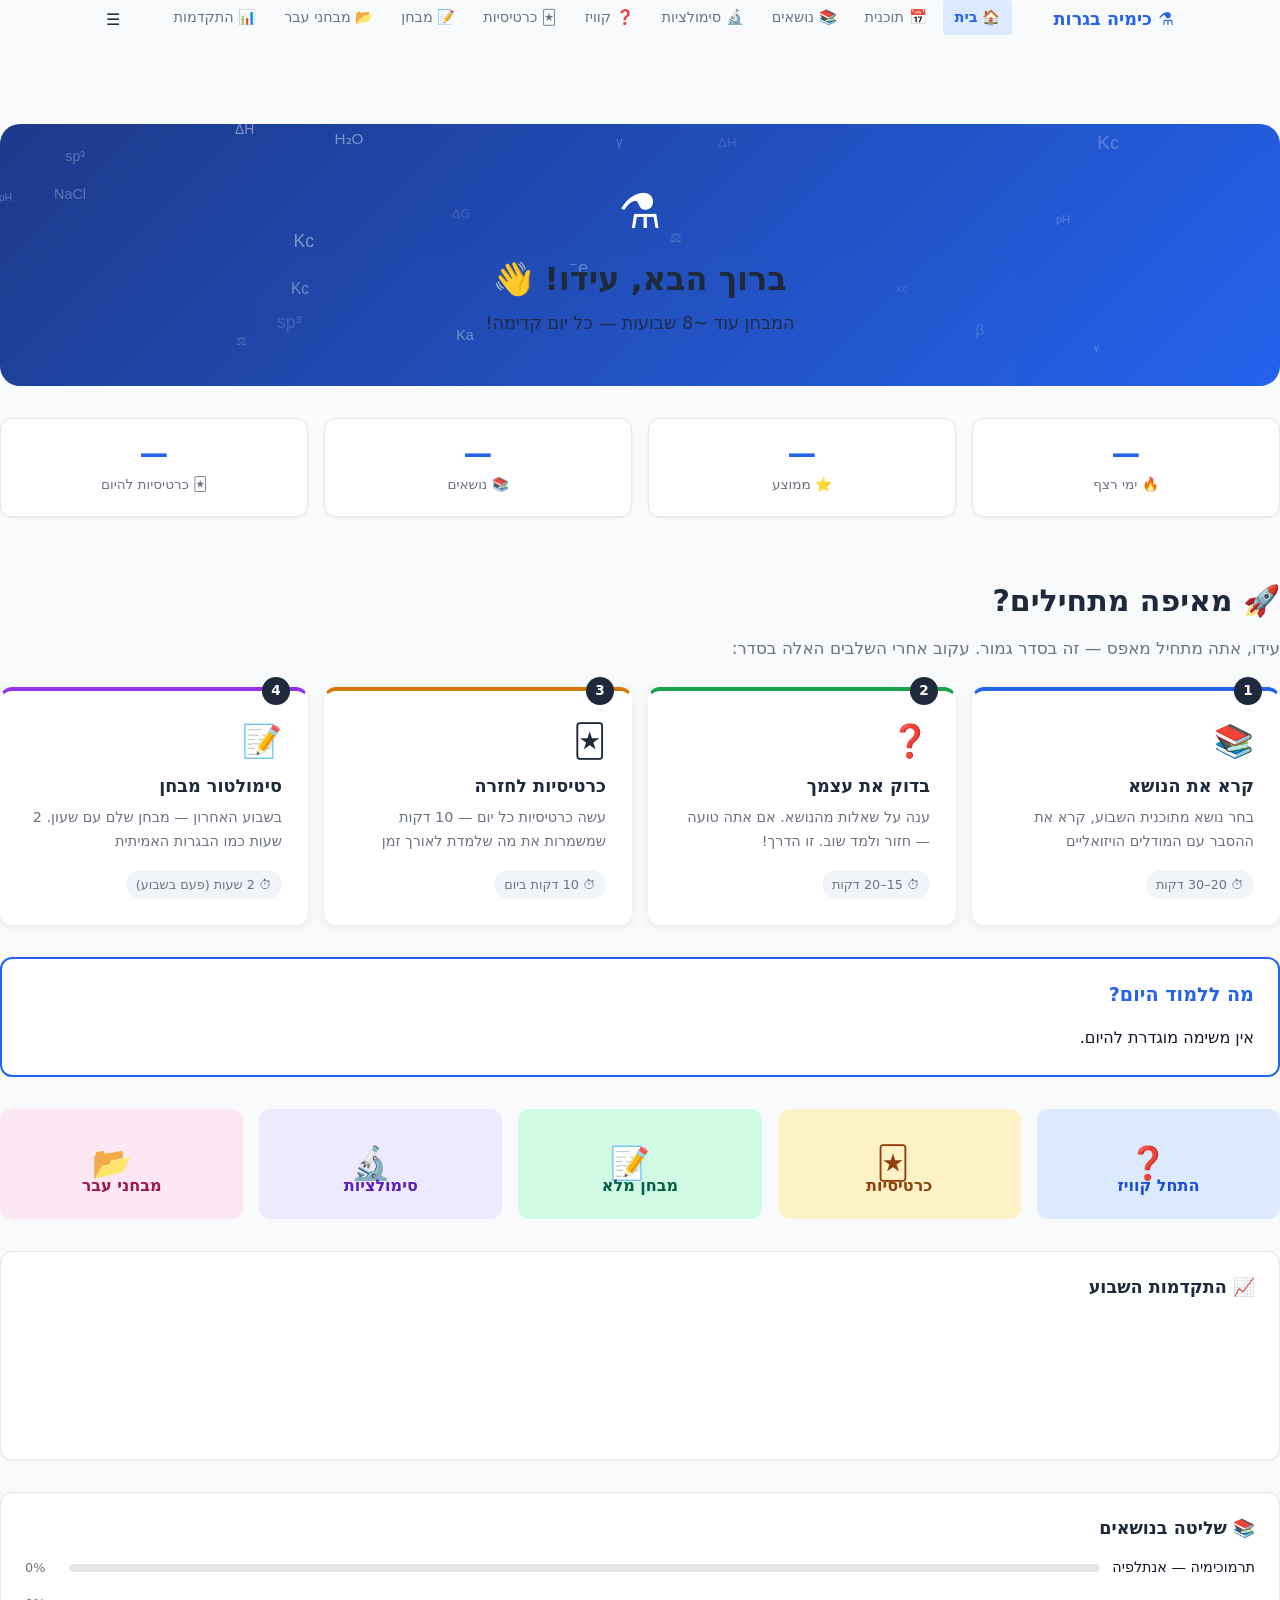
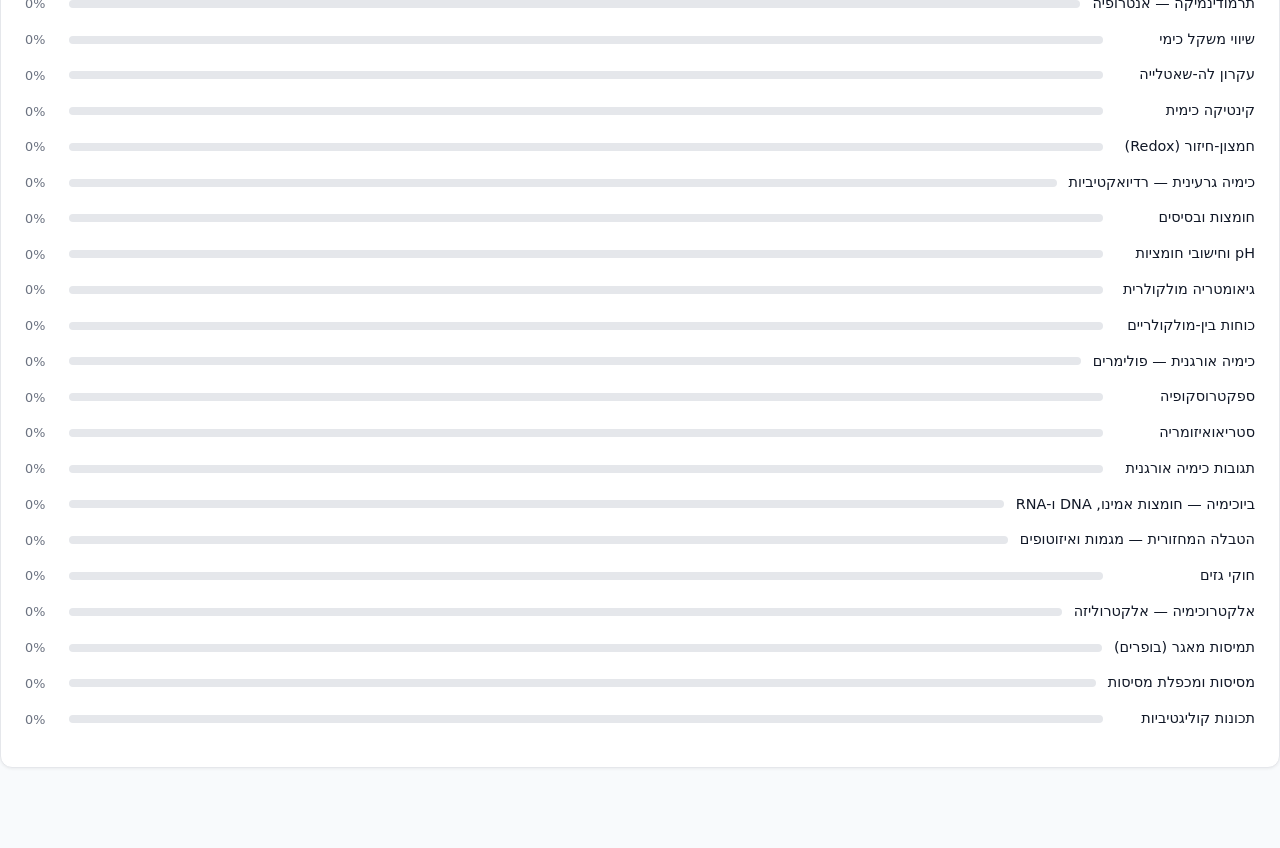
==== commit ade15296: "Fix hard-coded topic count, add weeks 9-11 to study plan - index.html, topics.html: fix '/14' → '/22" ====
--- a/index.html
+++ b/index.html
@@ -377,7 +377,7 @@
         const cardsEl  = document.querySelector('#stat-cards .stat-value');
         if (streakEl) streakEl.textContent = (stats.streak ?? 0) + ' 🔥';
         if (scoreEl)  scoreEl.textContent  = (stats.avgScore != null ? stats.avgScore + '%' : '—');
-        if (topicsEl) topicsEl.textContent = (stats.topicsCompleted ?? 0) + '/14';
+        if (topicsEl) topicsEl.textContent = (stats.topicsCompleted ?? 0) + '/22';
         if (cardsEl)  cardsEl.textContent  = (stats.cardsDueToday ?? 0);
       }
 
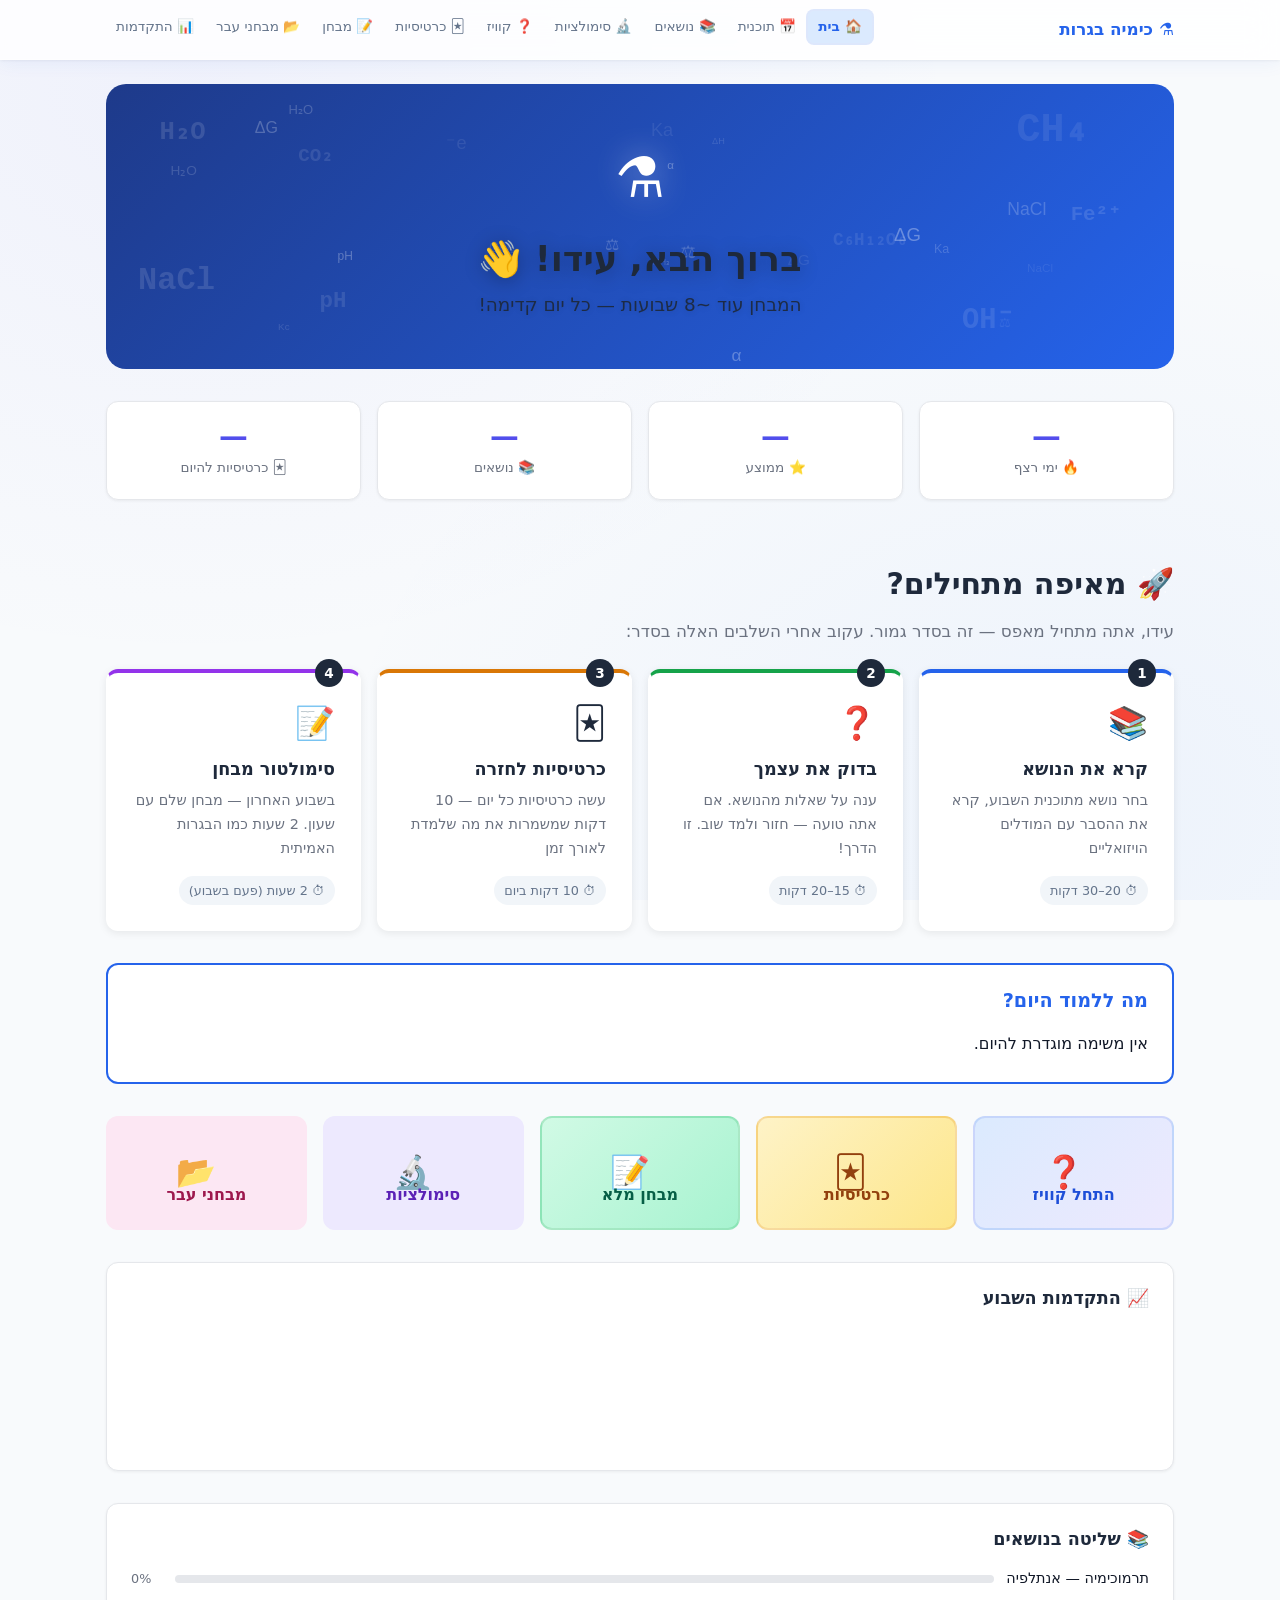
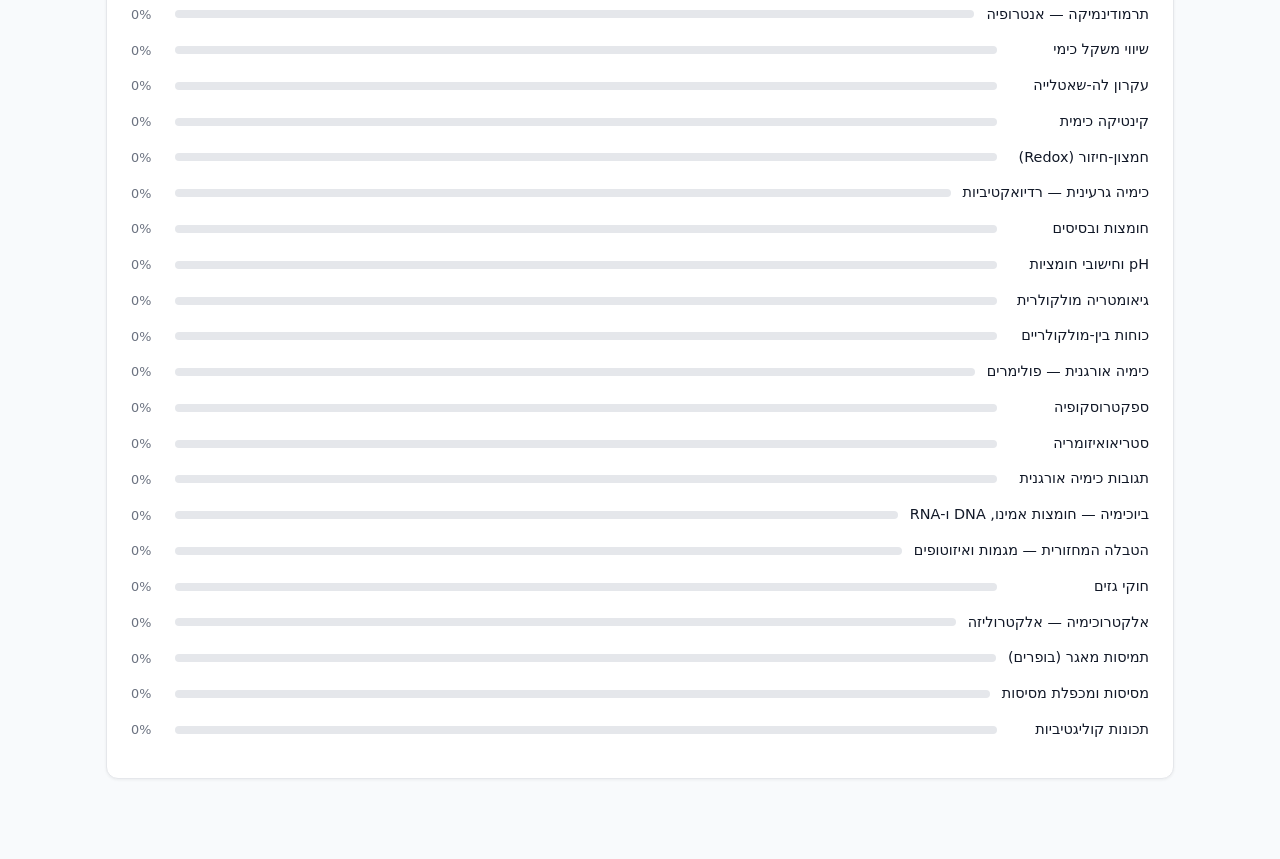
==== commit 937ebf0a: "feat: major visual upgrade — glass nav, animated gradients, chemistry particles, gradient colors Co-" ====
--- a/index.html
+++ b/index.html
@@ -55,8 +55,11 @@
     }
     .stat-box .stat-value {
       font-size: 1.8rem;
-      font-weight: 700;
-      color: var(--color-primary, #2563eb);
+      font-weight: 800;
+      background: linear-gradient(135deg, #2563eb, #7c3aed);
+      -webkit-background-clip: text;
+      -webkit-text-fill-color: transparent;
+      background-clip: text;
       display: block;
     }
     .stat-box .stat-label {
@@ -112,9 +115,10 @@
       box-shadow: 0 4px 12px rgba(0,0,0,0.12);
     }
     .quick-btn .btn-icon { font-size: 2rem; }
-    .quick-btn.btn-quiz { background: #dbeafe; color: #1d4ed8; }
-    .quick-btn.btn-flash { background: #fef3c7; color: #92400e; }
-    .quick-btn.btn-sim { background: #d1fae5; color: #065f46; }
+    .quick-btn.btn-quiz { background: linear-gradient(135deg, #dbeafe, #ede9fe); color: #1d4ed8; border: 2px solid rgba(37,99,235,0.15); }
+    .quick-btn.btn-flash { background: linear-gradient(135deg, #fef3c7, #fde68a); color: #92400e; border: 2px solid rgba(217,119,6,0.2); }
+    .quick-btn.btn-sim { background: linear-gradient(135deg, #d1fae5, #a7f3d0); color: #065f46; border: 2px solid rgba(22,163,74,0.2); }
+    .quick-btn:hover { transform: translateY(-4px) scale(1.04); box-shadow: 0 8px 24px rgba(0,0,0,0.15); }
 
     .section-card {
       background: var(--color-surface, #fff);
@@ -204,17 +208,26 @@
   <main class="page-container">
 
     <!-- Hero Banner -->
-    <div class="hero-banner">
-      <canvas id="hero-particles" style="position:absolute;inset:0;width:100%;height:100%;pointer-events:none;opacity:0.6;"></canvas>
+    <div class="hero-banner" style="position:relative;overflow:hidden;">
+      <!-- Floating chemistry symbols -->
+      <span style="position:absolute;font-family:monospace;font-weight:700;opacity:0.12;font-size:1.6rem;top:10%;left:5%;animation:chemFloat 7s ease-in-out infinite;animation-delay:0s;pointer-events:none;color:white;direction:ltr;">H₂O</span>
+      <span style="position:absolute;font-family:monospace;font-weight:700;opacity:0.1;font-size:1.2rem;top:20%;left:18%;animation:chemFloat 9s ease-in-out infinite;animation-delay:1s;pointer-events:none;color:white;direction:ltr;">CO₂</span>
+      <span style="position:absolute;font-family:monospace;font-weight:700;opacity:0.12;font-size:2rem;top:60%;left:3%;animation:chemFloat 8s ease-in-out infinite;animation-delay:2s;pointer-events:none;color:white;direction:ltr;">NaCl</span>
+      <span style="position:absolute;font-family:monospace;font-weight:700;opacity:0.1;font-size:1.4rem;top:70%;left:20%;animation:chemFloat 6s ease-in-out infinite;animation-delay:0.5s;pointer-events:none;color:white;direction:ltr;">pH</span>
+      <span style="position:absolute;font-family:monospace;font-weight:700;opacity:0.08;font-size:2.5rem;top:5%;right:8%;animation:chemFloat 10s ease-in-out infinite;animation-delay:3s;pointer-events:none;color:white;direction:ltr;">CH₄</span>
+      <span style="position:absolute;font-family:monospace;font-weight:700;opacity:0.12;font-size:1.3rem;top:40%;right:5%;animation:chemFloat 7s ease-in-out infinite;animation-delay:1.5s;pointer-events:none;color:white;direction:ltr;">Fe²⁺</span>
+      <span style="position:absolute;font-family:monospace;font-weight:700;opacity:0.1;font-size:1.8rem;top:75%;right:15%;animation:chemFloat 8s ease-in-out infinite;animation-delay:4s;pointer-events:none;color:white;direction:ltr;">OH⁻</span>
+      <span style="position:absolute;font-family:monospace;font-weight:700;opacity:0.09;font-size:1.1rem;top:50%;right:25%;animation:chemFloat 11s ease-in-out infinite;animation-delay:2.5s;pointer-events:none;color:white;direction:ltr;">C₆H₁₂O₆</span>
+      <canvas id="hero-particles" style="position:absolute;inset:0;width:100%;height:100%;pointer-events:none;opacity:0.4;"></canvas>
       <div style="position:relative;z-index:1;" class="anim-fade-up">
-        <div style="font-size:3rem; margin-bottom:0.5rem; animation: bounce 2s ease-in-out infinite;">⚗️</div>
-        <h1>ברוך הבא, עידו! 👋</h1>
-        <p>המבחן עוד ~8 שבועות — כל יום קדימה!</p>
+        <div style="font-size:3.5rem; margin-bottom:0.75rem; animation: bounce 2.5s ease-in-out infinite; filter:drop-shadow(0 0 16px rgba(255,255,255,0.4));">⚗️</div>
+        <h1 style="font-size:2.2rem;text-shadow:0 2px 20px rgba(0,0,0,0.3);">ברוך הבא, עידו! 👋</h1>
+        <p style="font-size:1.15rem;opacity:0.92;text-shadow:0 1px 8px rgba(0,0,0,0.2);">המבחן עוד ~8 שבועות — כל יום קדימה!</p>
       </div>
     </div>
 
     <!-- Stats Row -->
-    <div class="stats-row">
+    <div class="stats-row stagger-fade">
       <div class="stat-box" id="stat-streak">
         <span class="stat-value">—</span>
         <div class="stat-label">🔥 ימי רצף</div>
@@ -237,7 +250,7 @@
     <section class="onboarding-steps">
       <h2>🚀 מאיפה מתחילים?</h2>
       <p class="onboarding-subtitle">עידו, אתה מתחיל מאפס — זה בסדר גמור. עקוב אחרי השלבים האלה בסדר:</p>
-      <div class="steps-grid">
+      <div class="steps-grid stagger-fade">
         <a href="topics.html" class="step-card step-1">
           <div class="step-number">1</div>
           <div class="step-icon">📚</div>
--- a/css/base.css
+++ b/css/base.css
@@ -41,6 +41,10 @@
   --transition-fast: 0.15s ease;
   --transition-base: 0.25s ease;
   --transition-slow: 0.4s ease;
+  --gradient-blue-purple: linear-gradient(135deg, #2563eb, #7c3aed);
+  --gradient-green-teal:  linear-gradient(135deg, #16a34a, #0891b2);
+  --gradient-orange-red:  linear-gradient(135deg, #d97706, #dc2626);
+  --gradient-card-border: linear-gradient(135deg, rgba(37,99,235,0.5), rgba(124,58,237,0.5));
 
   --nav-height:     60px;
 }
@@ -69,6 +73,10 @@
   line-height: 1.65;
   color: var(--text);
   background-color: var(--bg);
+  background-image:
+    radial-gradient(ellipse at 15% 10%, rgba(99,102,241,0.06) 0%, transparent 50%),
+    radial-gradient(ellipse at 85% 90%, rgba(59,130,246,0.06) 0%, transparent 50%);
+  background-attachment: fixed;
   min-height: 100vh;
   -webkit-font-smoothing: antialiased;
   -moz-osx-font-smoothing: grayscale;
@@ -175,13 +183,15 @@
   display: inline-block;
   font-family: var(--font-mono);
   font-size: 0.95em;
-  background: #f1f5f9;
-  color: #0f172a;
-  padding: 2px 6px;
+  background: linear-gradient(135deg, #f0f4ff, #f8fafc);
+  color: #1e3a8a;
+  padding: 2px 8px;
   border-radius: var(--radius-input);
-  border: 1px solid var(--border);
+  border: 1px solid rgba(37,99,235,0.25);
   unicode-bidi: plaintext;
   letter-spacing: 0.02em;
+  font-weight: 600;
+  box-shadow: 0 1px 3px rgba(37,99,235,0.08);
 }
 
 /* Larger formula display block */
--- a/css/layout.css
+++ b/css/layout.css
@@ -26,16 +26,95 @@
 }
 
 /* ── Navigation Bar ────────────────────────────────────────── */
-.nav {
+.nav, .main-nav {
   position: fixed;
   top: 0;
   inset-inline-start: 0;
   inset-inline-end: 0;
   z-index: 1000;
   height: var(--nav-height);
-  background: var(--card-bg);
-  border-bottom: 1px solid var(--border);
-  box-shadow: var(--shadow-sm);
+  background: rgba(255, 255, 255, 0.82);
+  backdrop-filter: blur(16px);
+  -webkit-backdrop-filter: blur(16px);
+  border-bottom: 1px solid rgba(255, 255, 255, 0.55);
+  box-shadow: 0 1px 20px rgba(37, 99, 235, 0.08), 0 1px 3px rgba(0,0,0,0.06);
+  transition: background 0.3s ease;
+}
+.main-nav .nav-inner {
+  display: flex;
+  align-items: center;
+  justify-content: space-between;
+  height: 100%;
+  max-width: 1100px;
+  margin: 0 auto;
+  padding: 0 16px;
+}
+.main-nav .nav-logo {
+  display: flex;
+  align-items: center;
+  gap: 8px;
+  font-weight: 700;
+  font-size: 1.05rem;
+  color: var(--primary, #2563eb);
+  text-decoration: none;
+  flex-shrink: 0;
+}
+.main-nav .nav-links {
+  display: flex;
+  list-style: none;
+  margin: 0;
+  padding: 0;
+  gap: 2px;
+  align-items: center;
+  flex-wrap: wrap;
+}
+.main-nav .nav-links a {
+  display: block;
+  padding: 5px 10px;
+  color: #64748b;
+  font-size: 0.85rem;
+  font-weight: 500;
+  border-radius: 6px;
+  text-decoration: none;
+  transition: color 0.15s, background 0.15s;
+  white-space: nowrap;
+}
+.main-nav .nav-links a:hover {
+  color: var(--primary, #2563eb);
+  background: #dbeafe;
+  text-decoration: none;
+}
+.main-nav .nav-links a.active {
+  color: var(--primary, #2563eb);
+  background: #dbeafe;
+  font-weight: 700;
+}
+.main-nav .nav-burger {
+  display: none;
+  background: none;
+  border: none;
+  font-size: 1.4rem;
+  cursor: pointer;
+  color: #374151;
+  padding: 6px 10px;
+}
+@media (max-width: 767px) {
+  .main-nav .nav-links { display: none; }
+  .main-nav .nav-links.open {
+    display: flex;
+    flex-direction: column;
+    position: fixed;
+    top: 60px;
+    inset-inline-start: 0;
+    inset-inline-end: 0;
+    background: rgba(255,255,255,0.95);
+    backdrop-filter: blur(16px);
+    padding: 12px 16px;
+    box-shadow: 0 8px 24px rgba(0,0,0,0.12);
+    z-index: 999;
+    border-bottom: 1px solid #e5e7eb;
+  }
+  .main-nav .nav-burger { display: block; }
 }
 
 .nav-inner {
@@ -254,7 +333,9 @@
 
 /* ── Page Header / Hero ────────────────────────────────────── */
 .page-header {
-  background: linear-gradient(135deg, var(--primary) 0%, #1e40af 60%, #312e81 100%);
+  background: linear-gradient(135deg, #1e3a8a, #2563eb, #7c3aed, #4f46e5, #0ea5e9);
+  background-size: 300% 300%;
+  animation: gradientShift 10s ease infinite;
   color: white;
   padding: 40px 0 48px;
   margin-bottom: 32px;
@@ -662,3 +743,40 @@
   background: var(--primary-dark);
   transform: translateY(-2px);
 }
+
+/* ── Chemistry float symbols in page-header ─────────────────── */
+.page-header-chem::before {
+  content: 'H₂O  CO₂  NaCl  CH₄  H⁺  OH⁻  Fe  Cu';
+  position: absolute;
+  inset: 0;
+  display: flex;
+  align-items: center;
+  color: rgba(255,255,255,0.06);
+  font-size: 1.5rem;
+  font-family: monospace;
+  letter-spacing: 2rem;
+  pointer-events: none;
+  white-space: nowrap;
+  animation: waveFlow 20s linear infinite;
+}
+
+/* ── Page container padding (for pages that use page-container) ── */
+.page-container {
+  max-width: 1100px;
+  margin: 0 auto;
+  padding: calc(var(--nav-height, 60px) + 24px) 16px 48px;
+}
+
+/* ── Glow on active nav links ─────────────────────────────────── */
+.main-nav .nav-links a.active {
+  box-shadow: 0 0 0 2px rgba(37,99,235,0.15);
+}
+
+/* ── Section cards (used in index.html) ──────────────────────── */
+.section-card {
+  transition: box-shadow 0.25s ease, transform 0.25s ease;
+}
+.section-card:hover {
+  box-shadow: 0 8px 32px rgba(37,99,235,0.1);
+  transform: translateY(-1px);
+}
--- a/css/components.css
+++ b/css/components.css
@@ -128,16 +128,18 @@
 
 /* Primary */
 .btn-primary {
-  background: var(--primary);
-  color: white;
-  border-color: var(--primary);
+  background: linear-gradient(135deg, #2563eb, #1d4ed8);
+  color: white;
+  border-color: transparent;
+  box-shadow: 0 2px 8px rgba(37, 99, 235, 0.3);
 }
 
 .btn-primary:hover {
-  background: var(--primary-dark);
-  border-color: var(--primary-dark);
-  box-shadow: 0 4px 12px rgba(37, 99, 235, 0.35);
-  color: white;
+  background: linear-gradient(135deg, #1d4ed8, #1e3a8a);
+  border-color: transparent;
+  box-shadow: 0 6px 20px rgba(37, 99, 235, 0.45);
+  color: white;
+  transform: translateY(-2px);
 }
 
 /* Secondary / Outline */
@@ -343,7 +345,9 @@
 
 .progress-fill {
   height: 100%;
-  background: linear-gradient(90deg, var(--primary), #60a5fa);
+  background: linear-gradient(90deg, #2563eb, #7c3aed, #0ea5e9);
+  background-size: 200% 100%;
+  animation: gradientShift 4s ease infinite;
   border-radius: var(--radius-pill);
   transition: width 0.8s cubic-bezier(0.4, 0, 0.2, 1);
   position: relative;
@@ -385,20 +389,59 @@
   text-align: center;
   box-shadow: var(--shadow-sm);
   transition: box-shadow var(--transition-base), transform var(--transition-base);
-}
-
+  position: relative;
+  overflow: hidden;
+}
+.stat-box::before {
+  content: '';
+  position: absolute;
+  top: 0; left: 0; right: 0;
+  height: 3px;
+  background: linear-gradient(90deg, #2563eb, #7c3aed, #0ea5e9);
+  opacity: 0;
+  transition: opacity 0.3s ease;
+}
 .stat-box:hover {
-  box-shadow: var(--shadow-md);
-  transform: translateY(-2px);
-}
+  box-shadow: 0 8px 32px rgba(37, 99, 235, 0.15);
+  transform: translateY(-3px);
+}
+.stat-box:hover::before {
+  opacity: 1;
+}
+.stat-box.primary::before { opacity: 1; background: linear-gradient(90deg, #2563eb, #7c3aed); }
+.stat-box.success::before { opacity: 1; background: linear-gradient(90deg, #16a34a, #0891b2); }
+.stat-box.warning::before { opacity: 1; background: linear-gradient(90deg, #d97706, #f59e0b); }
+.stat-box.error::before   { opacity: 1; background: linear-gradient(90deg, #dc2626, #f97316); }
 
 .stat-value {
   font-size: 2.25rem;
   font-weight: 800;
-  color: var(--primary);
+  background: linear-gradient(135deg, #2563eb, #7c3aed);
+  -webkit-background-clip: text;
+  -webkit-text-fill-color: transparent;
+  background-clip: text;
   line-height: 1;
   margin-bottom: 6px;
   font-variant-numeric: tabular-nums;
+  display: inline-block;
+}
+.stat-box.success .stat-value {
+  background: linear-gradient(135deg, #16a34a, #0891b2);
+  -webkit-background-clip: text;
+  -webkit-text-fill-color: transparent;
+  background-clip: text;
+}
+.stat-box.warning .stat-value {
+  background: linear-gradient(135deg, #d97706, #f59e0b);
+  -webkit-background-clip: text;
+  -webkit-text-fill-color: transparent;
+  background-clip: text;
+}
+.stat-box.error .stat-value {
+  background: linear-gradient(135deg, #dc2626, #f97316);
+  -webkit-background-clip: text;
+  -webkit-text-fill-color: transparent;
+  background-clip: text;
 }
 
 .stat-label {
@@ -592,11 +635,26 @@
 }
 
 .topic-card:hover {
-  box-shadow: var(--shadow-md);
-  transform: translateY(-3px);
+  box-shadow: 0 12px 40px rgba(37, 99, 235, 0.18);
+  transform: translateY(-5px) scale(1.01);
   border-color: var(--primary);
   text-decoration: none;
   color: var(--text);
+}
+.topic-card::after {
+  content: '';
+  position: absolute;
+  top: 0; left: 0; right: 0;
+  height: 3px;
+  background: linear-gradient(90deg, #2563eb, #7c3aed, #0ea5e9);
+  border-radius: var(--radius-card) var(--radius-card) 0 0;
+  transform: scaleX(0);
+  transform-origin: right;
+  transition: transform 0.35s cubic-bezier(0.4, 0, 0.2, 1);
+}
+.topic-card:hover::after {
+  transform: scaleX(1);
+  transform-origin: left;
 }
 
 .topic-card-icon {
--- a/css/animations.css
+++ b/css/animations.css
@@ -381,3 +381,137 @@
   border: 6px solid transparent;
   border-top-color: #1e293b;
 }
+
+/* ─── Chemistry Float Background ─────────────────────────────── */
+@keyframes chemFloat {
+  0%   { transform: translateY(0px) translateX(0px) rotate(0deg); opacity: 0.08; }
+  25%  { transform: translateY(-20px) translateX(10px) rotate(5deg); opacity: 0.12; }
+  50%  { transform: translateY(-35px) translateX(-8px) rotate(-3deg); opacity: 0.08; }
+  75%  { transform: translateY(-20px) translateX(12px) rotate(4deg); opacity: 0.1; }
+  100% { transform: translateY(0px) translateX(0px) rotate(0deg); opacity: 0.08; }
+}
+
+@keyframes glowPulse {
+  0%, 100% {
+    box-shadow: 0 0 8px rgba(37,99,235,0.2), 0 0 20px rgba(37,99,235,0.1);
+  }
+  50% {
+    box-shadow: 0 0 16px rgba(37,99,235,0.4), 0 0 40px rgba(37,99,235,0.2), 0 0 60px rgba(124,58,237,0.1);
+  }
+}
+
+@keyframes borderGlow {
+  0%, 100% { border-color: rgba(37,99,235,0.3); }
+  50%       { border-color: rgba(124,58,237,0.6); }
+}
+
+@keyframes textGradientMove {
+  0%   { background-position: 0% 50%; }
+  50%  { background-position: 100% 50%; }
+  100% { background-position: 0% 50%; }
+}
+
+@keyframes slideUp {
+  from { opacity: 0; transform: translateY(30px); }
+  to   { opacity: 1; transform: translateY(0); }
+}
+
+@keyframes popIn {
+  0%   { opacity: 0; transform: scale(0.5) rotate(-10deg); }
+  60%  { transform: scale(1.15) rotate(3deg); }
+  100% { opacity: 1; transform: scale(1) rotate(0deg); }
+}
+
+@keyframes wobble {
+  0%, 100% { transform: rotate(0deg); }
+  15%       { transform: rotate(-8deg); }
+  30%       { transform: rotate(6deg); }
+  45%       { transform: rotate(-4deg); }
+  60%       { transform: rotate(2deg); }
+}
+
+/* ─── Utility classes ─────────────────────────────────────────── */
+.anim-glow-pulse  { animation: glowPulse 3s ease-in-out infinite; }
+.anim-pop-in      { animation: popIn 0.5s cubic-bezier(0.34,1.56,0.64,1) both; }
+.anim-slide-up    { animation: slideUp 0.4s ease both; }
+.anim-wobble      { animation: wobble 0.7s ease; }
+
+/* ─── Gradient text utility ──────────────────────────────────── */
+.gradient-text {
+  background: linear-gradient(135deg, #2563eb, #7c3aed, #0ea5e9);
+  background-size: 200% 200%;
+  -webkit-background-clip: text;
+  -webkit-text-fill-color: transparent;
+  background-clip: text;
+  animation: textGradientMove 4s ease infinite;
+}
+
+.gradient-text-green {
+  background: linear-gradient(135deg, #16a34a, #0891b2);
+  background-size: 200% 200%;
+  -webkit-background-clip: text;
+  -webkit-text-fill-color: transparent;
+  background-clip: text;
+  animation: textGradientMove 4s ease infinite;
+}
+
+/* ─── Floating chem symbol background utility ─────────────────── */
+.chem-bg {
+  position: relative;
+  overflow: hidden;
+}
+.chem-symbol {
+  position: absolute;
+  font-family: monospace;
+  font-weight: 700;
+  pointer-events: none;
+  user-select: none;
+  animation: chemFloat var(--dur, 6s) ease-in-out infinite;
+  animation-delay: var(--delay, 0s);
+  color: currentColor;
+  opacity: 0.08;
+  font-size: var(--size, 1.2rem);
+  z-index: 0;
+}
+
+/* ─── Card 3D tilt on hover ──────────────────────────────────── */
+.card-3d {
+  transition: transform 0.3s ease, box-shadow 0.3s ease;
+  transform-style: preserve-3d;
+}
+.card-3d:hover {
+  transform: perspective(1000px) rotateX(-3deg) rotateY(3deg) translateY(-4px);
+  box-shadow: 12px 20px 40px rgba(0,0,0,0.15);
+}
+
+/* ─── Neon border button ─────────────────────────────────────── */
+.btn-neon {
+  background: transparent;
+  color: var(--primary, #2563eb);
+  border: 2px solid var(--primary, #2563eb);
+  box-shadow: 0 0 8px rgba(37,99,235,0.3), inset 0 0 8px rgba(37,99,235,0.1);
+  transition: all 0.25s ease;
+}
+.btn-neon:hover {
+  background: var(--primary, #2563eb);
+  color: white;
+  box-shadow: 0 0 20px rgba(37,99,235,0.6), 0 0 40px rgba(37,99,235,0.3);
+  transform: translateY(-2px);
+}
+
+/* ─── Stagger fade-up for grids ───────────────────────────────── */
+.stagger-fade > * {
+  animation: fadeInUp 0.5s ease both;
+}
+.stagger-fade > *:nth-child(1)  { animation-delay: 0.05s; }
+.stagger-fade > *:nth-child(2)  { animation-delay: 0.10s; }
+.stagger-fade > *:nth-child(3)  { animation-delay: 0.15s; }
+.stagger-fade > *:nth-child(4)  { animation-delay: 0.20s; }
+.stagger-fade > *:nth-child(5)  { animation-delay: 0.25s; }
+.stagger-fade > *:nth-child(6)  { animation-delay: 0.30s; }
+.stagger-fade > *:nth-child(7)  { animation-delay: 0.35s; }
+.stagger-fade > *:nth-child(8)  { animation-delay: 0.40s; }
+.stagger-fade > *:nth-child(9)  { animation-delay: 0.45s; }
+.stagger-fade > *:nth-child(10) { animation-delay: 0.50s; }
+.stagger-fade > *:nth-child(11) { animation-delay: 0.55s; }
+.stagger-fade > *:nth-child(12) { animation-delay: 0.60s; }
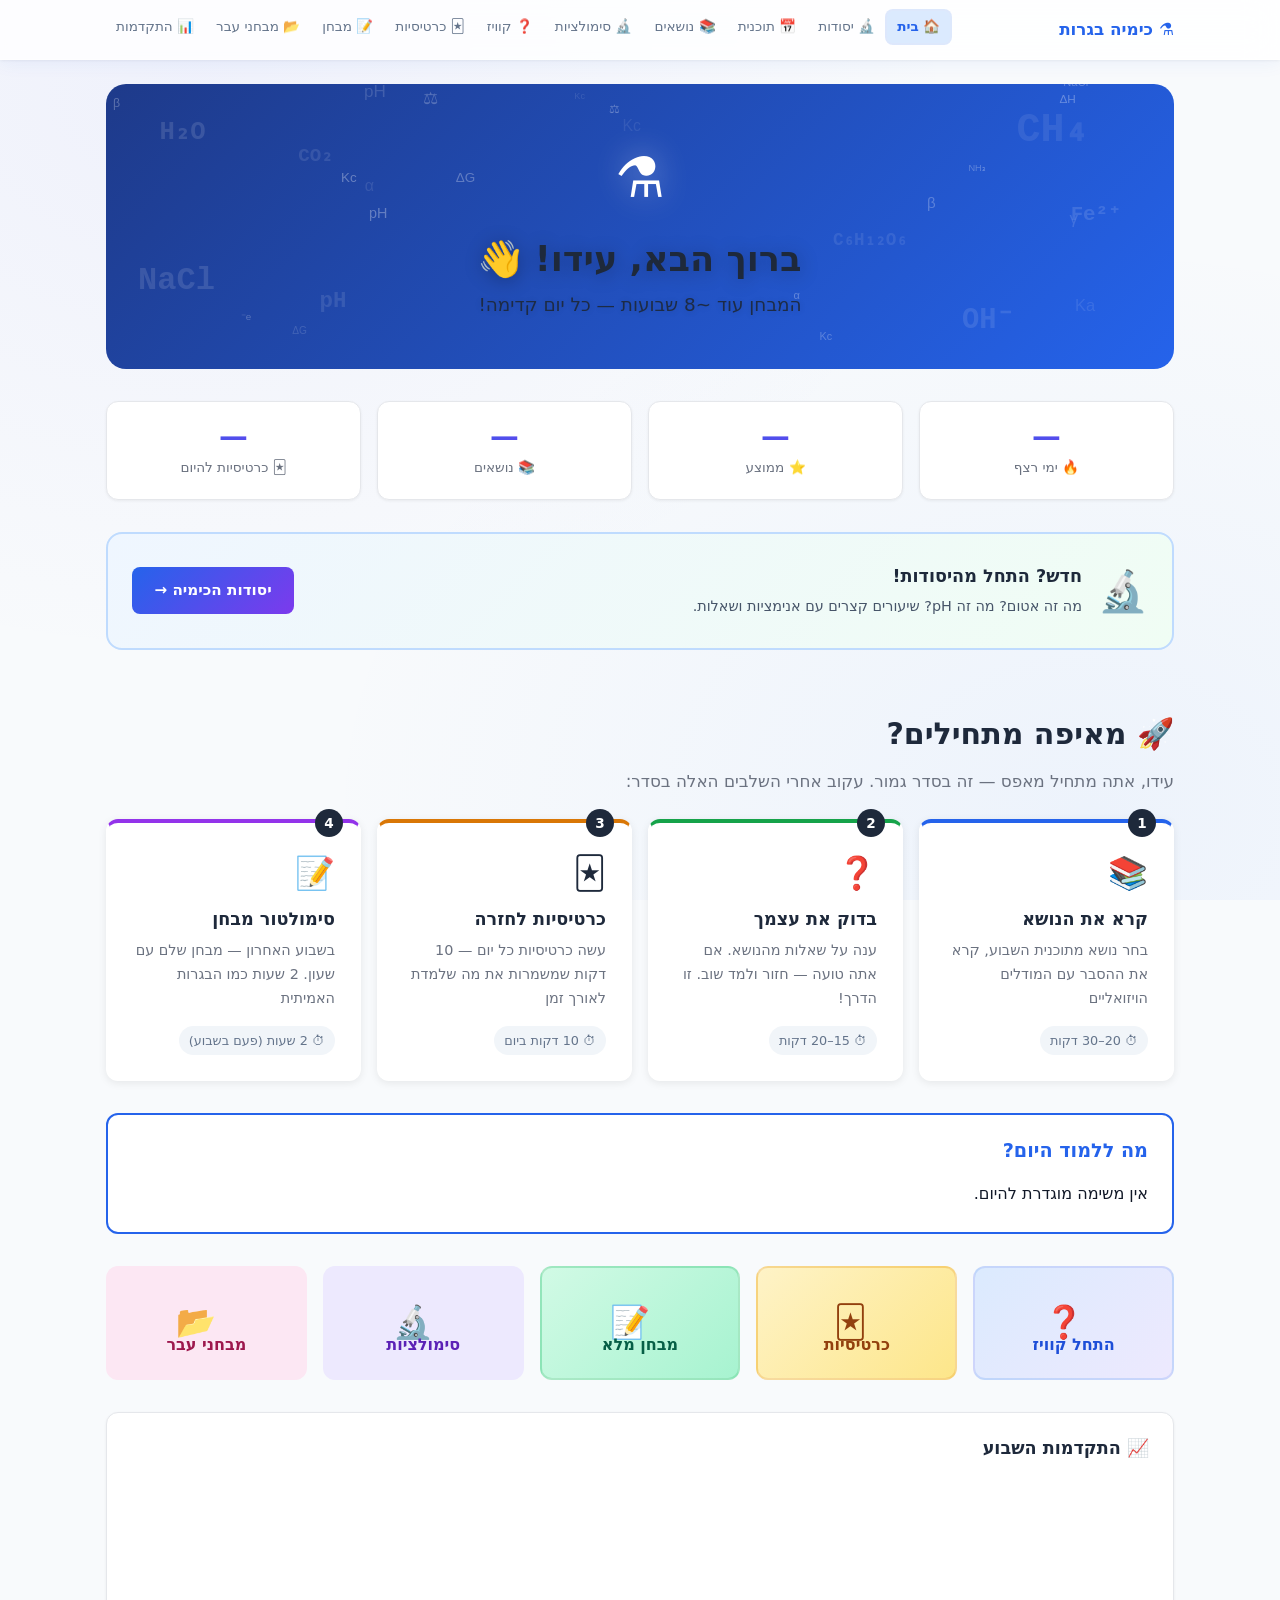
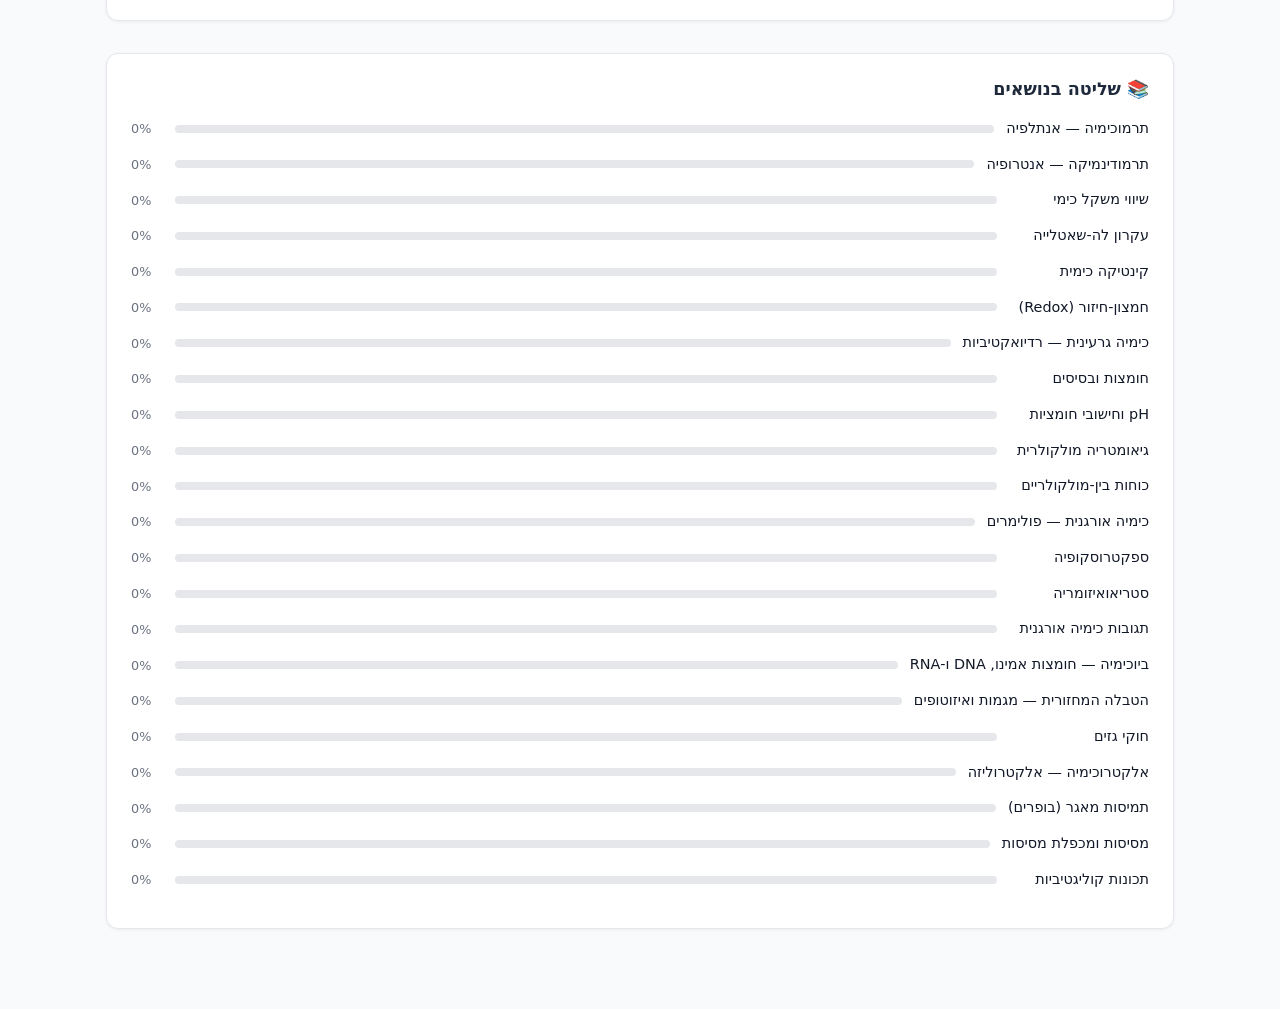
==== commit ba0a5943: "feat: add chemistry basics page for absolute beginners with animations and mini-quizzes Interactive " ====
--- a/index.html
+++ b/index.html
@@ -192,6 +192,7 @@
       <a class="nav-logo" href="index.html">⚗️ כימיה בגרות</a>
       <ul class="nav-links">
         <li><a href="index.html" class="active">🏠 בית</a></li>
+        <li><a href="basics.html">🔬 יסודות</a></li>
         <li><a href="study-plan.html">📅 תוכנית</a></li>
         <li><a href="topics.html">📚 נושאים</a></li>
         <li><a href="simulations.html">🔬 סימולציות</a></li>
@@ -244,6 +245,16 @@
         <span class="stat-value">—</span>
         <div class="stat-label">🃏 כרטיסיות להיום</div>
       </div>
+    </div>
+
+    <!-- Basics CTA -->
+    <div style="background:linear-gradient(135deg,#eff6ff,#f0fdf4);border:2px solid #bfdbfe;border-radius:1rem;padding:1.5rem;margin-bottom:2rem;display:flex;align-items:center;gap:1rem;flex-wrap:wrap;">
+      <div style="font-size:2.5rem;">🔬</div>
+      <div style="flex:1;min-width:200px;">
+        <div style="font-weight:700;font-size:1.1rem;color:#1e293b;margin-bottom:0.25rem;">חדש? התחל מהיסודות!</div>
+        <div style="font-size:0.9rem;color:#475569;">מה זה אטום? מה זה pH? שיעורים קצרים עם אנימציות ושאלות.</div>
+      </div>
+      <a href="basics.html" style="background:linear-gradient(135deg,#2563eb,#7c3aed);color:white;padding:0.7rem 1.4rem;border-radius:8px;font-weight:700;text-decoration:none;white-space:nowrap;font-size:0.95rem;">יסודות הכימיה →</a>
     </div>
 
     <!-- Onboarding Steps -->
